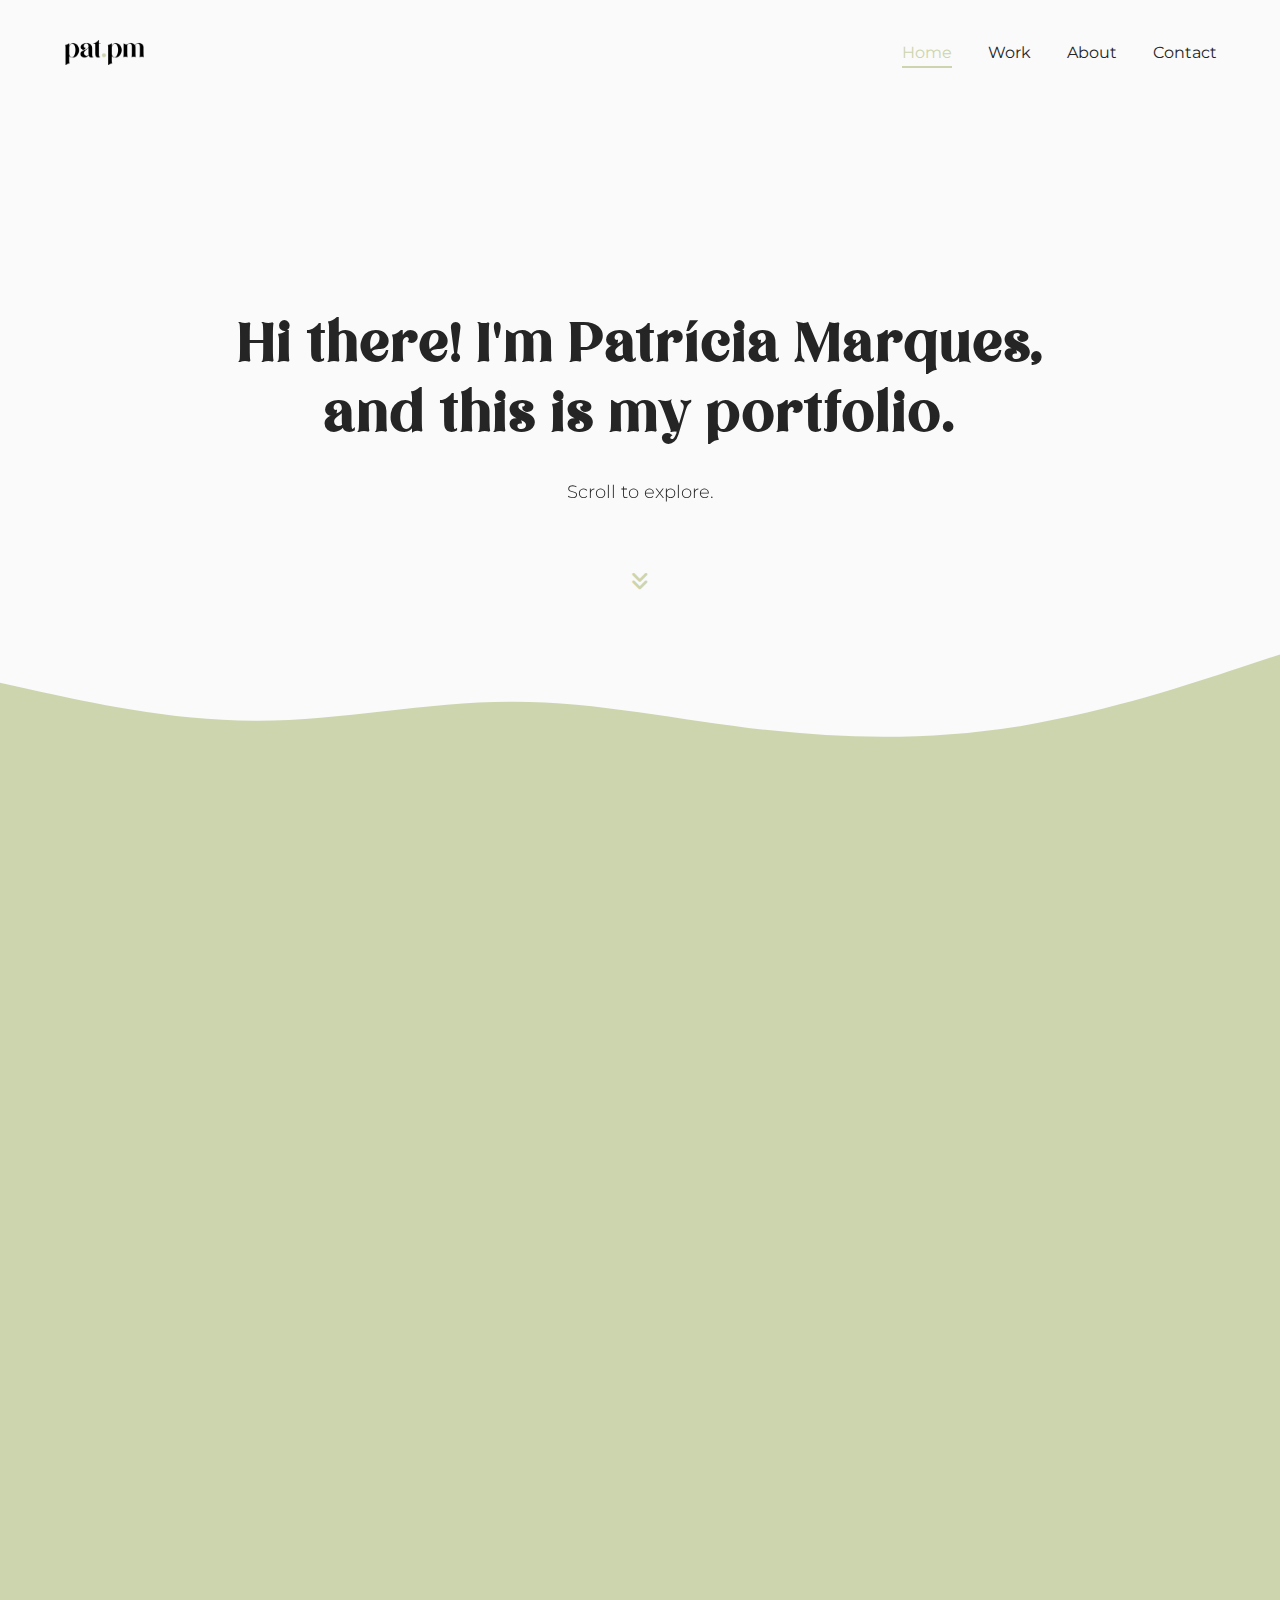
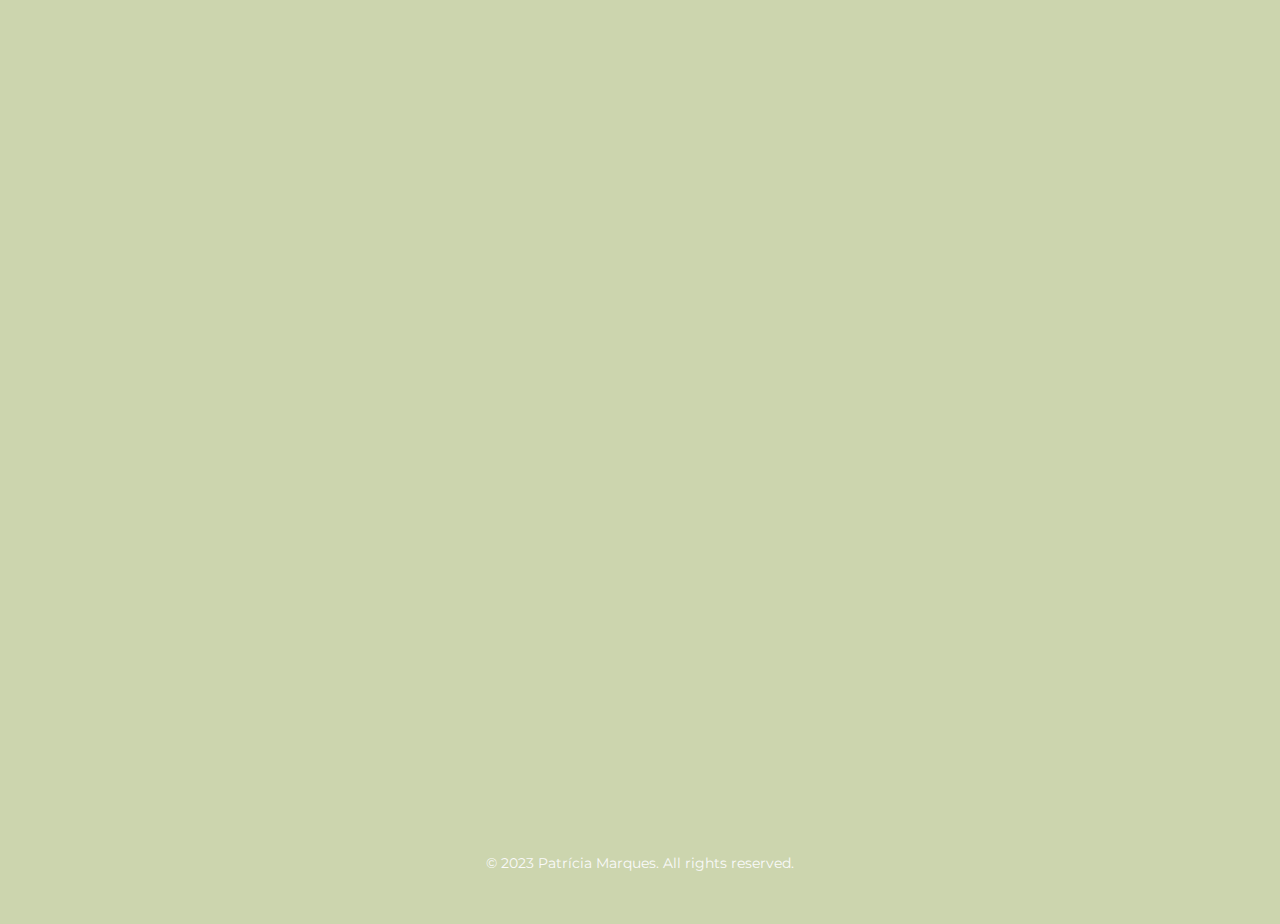
==== index.html @ a4530643 "Add files via upload" ====
<!DOCTYPE html>
<html lang="en">
  <head>
    <meta charset="UTF-8" />
    <meta http-equiv="X-UA-Compatible" content="IE=edge" />
    <meta name="viewport" content="width=device-width, initial-scale=1.0" />
    <title>Home • Patrícia Marques</title>

    <link rel="icon" type="image/x-icon" href="favicon.ico" />
    <link rel="stylesheet" href="style/main.css" />
    <link href="https://unpkg.com/aos@2.3.1/dist/aos.css" rel="stylesheet" />
    <script src="https://unpkg.com/aos@2.3.1/dist/aos.js"></script>
  </head>

  <body>
    <header class="envelope" id="header">
      <div class="nav-container">
        <a href="index.html"
          ><img class="navbar-brand" src="assets/logo.png" alt="logo"
        /></a>

        <nav id="mbmenu" class="nav">
          <ul>
            <li><a class="active" href="index.html">Home</a></li>
            <li><a href="work.html">Work</a></li>
            <li><a href="about.html">About</a></li>
            <li><a href="contact.html">Contact</a></li>
          </ul>
        </nav>
      </div>

      <button class="mobile-menu-button" title="Mobile menu">
        <i class="fa-solid fa-burger"></i>
      </button>

      <div class="container">
        <div class="intro" data-aos="zoom-in">
          <h1>
            Hi there! I'm Patrícia Marques, <br />and this is my portfolio.
          </h1>
          <h2>Scroll to explore.</h2>
        </div>
        <div class="scroll">
          <a href="#recent"><i class="button fa-solid fa-angles-down"></i></a>
        </div>
      </div>
      <div class="wave">
        <img class="waves" src="assets/wave.svg" />
      </div>
    </header>

    <div class="containerx" id="recent">
      <h1 data-aos="fade-right">Recent Work</h1>
      <div class="card" data-aos="fade-right">
        <div class="card-image">
          <img src="assets/sintasaude/sintasaude.png" alt="pic" />
        </div>

        <div class="card-content">
          <h2 class="blog-title">Sinta Saúde</h2>
          <p class="excerpt">
            Designing a mobile app for a local doctor's office.
          </p>
          <a href="sintasaude.html" class="buttonx">Read more</a>
        </div>
      </div>
      <div class="card" data-aos="fade-right">
        <div class="card-image">
          <img src="assets/padotar/teste.png" alt="pic" />
        </div>

        <div class="card-content">
          <h2 class="blog-title">Padotar</h2>
          <p class="excerpt">
            Helping people find the perfect pet and related educational and
            informative content.
          </p>
          <a href="padotar.html" class="buttonx">Read more</a>
        </div>
      </div>
      <div class="card" data-aos="fade-right">
        <div class="card-image">
          <img src="assets/inclue/inclue.png" alt="pic" />
        </div>

        <div class="card-content">
          <h2 class="blog-title">Inclue</h2>
          <p class="excerpt">
            What is it like to live with a disability that makes it difficult to
            access digital content?
          </p>
          <a href="inclue.html" class="buttonx">Read more</a>
        </div>
      </div>
    </div>

    <footer class="footer">
      <p>&copy; 2023 Patrícia Marques. All rights reserved.</p>
    </footer>

    <script>
      AOS.init();
    </script>

    <script>
      const nav = document.querySelector(".nav");
      const mobileMenu = document.querySelector("button.mobile-menu-button");

      mobileMenu.addEventListener("click", () => {
        nav.classList.toggle("show");

        if (nav.classList.contains("show")) {
          document.body.classList.add("fixed-position");
        } else {
          document.body.classList.remove("fixed-position");
        }
      });
    </script>
  </body>
</html>
---- style/main.css ----
@import url("https://cdnjs.cloudflare.com/ajax/libs/font-awesome/6.1.1/css/all.min.css");
@import url("https://fonts.googleapis.com/css2?family=Montserrat:wght@100;200;300;400;500;600;700;800;900&display=swap");
@font-face {
  font-family: "million_dreamsregular";
  src: url("fonts/million_dreams_regular-webfont.woff2") format("woff2"),
    url("fonts/million_dreams_regular-webfont.woff") format("woff");
  font-weight: normal;
  font-style: normal;
}

* {
  margin: 0;
  padding: 0;
  box-sizing: border-box;
}

html {
  line-height: 1.15;
  scroll-behavior: smooth;
}

body {
  color: #252525;
  font: 15px "Montserrat", sans-serif;
  line-height: 25px;
  background-color: #ccd5ae;
}

.mobile-menu-button {
  display: none;
  color: #252525;
}

.nav-container .navbar-brand {
  height: 25px;
  position: absolute;
  margin-top: 22px;
  display: block;
}

.nav-container {
  position: relative;
  display: block;
  width: auto;
  height: 108px;
  padding: 18px 45px 18px 65px;
  z-index: 100;
  transition: all 0.5s;
  font-size: 16px;
  line-height: 20px;
  font-weight: 400;
  background-color: transparent;
}

.nav {
  margin-top: 10px;
  float: right;
  display: flex;
}

.nav a {
  border-radius: 50px;
  display: inline-block;
  transition: all 0.3s;
  padding: 15px 18px;
  text-decoration: none;
  color: #252525;
  font-weight: 400;
  position: relative;
}

.nav ul {
  display: flex;
  list-style: none;
}

.nav a:hover {
  color: #ccd5ae;
}

.nav a.active {
  color: #ccd5ae;
  text-decoration: underline 2px;
  text-underline-offset: 8px;
}

.nav a::before {
  content: "";
  width: 0;
  height: 2px;
  display: block;
  position: absolute;
  bottom: 0px;
  margin-bottom: 10px;
  left: 0;
  transition: all 0.25s ease-out;
  background-color: #ccd5ae;
}

.nav a:hover::before {
  width: 60%;
  transform: translateX(34%);
}

header.envelope {
  width: auto;
  height: auto;
  background: #fafafa;
}

header .container {
  padding-top: 120px;
  display: flex;
  justify-content: center;
  flex-direction: column;
}

header .intro {
  margin-left: 15%;
  margin-right: 15%;
}

header .intro h1 {
  font-size: 60px;
  line-height: 70px;
  margin-top: 5rem;
  margin-bottom: 2rem;
  text-align: center;
  letter-spacing: 2px;
  font-family: "million_dreamsregular";
}

header .intro h2 {
  font-size: 18px;
  line-height: 24px;
  margin-bottom: 2rem;
  text-align: center;
  font-weight: 300;
}

.scroll {
  margin: auto;
}

.scroll a {
  text-decoration: none;
}

.button {
  height: 50px;
  width: 50px;
  color: #ccd5ae;
  transition: ease-in 0.5s;
  font-size: 20px;
  border-radius: 50%;
  background: transparent;
  display: flex;
  justify-content: center;
  align-items: center;
  margin-top: 20px;
}

.button:hover {
  background: #ccd5ae;
  color: #fafafa;
}

.wave {
  margin: 0px;
  width: 100%;
  height: 100%;
  display: block;
  margin-top: 20px;
}

.waves {
  margin-bottom: -7px;
}

.containerx {
  width: 70%;
  margin: 2rem auto;
}

.containerx h1 {
  margin-bottom: 3rem;
  font-family: "million_dreamsregular";
  font-size: 45px;
}

.card {
  background-color: #fafafa;
  box-shadow: -5px -5px 9px rgba(94, 104, 121, 0.1),
    5px 5px 9px rgba(94, 104, 121, 0.1);
  overflow: hidden;
  margin-bottom: 3rem;
  border-radius: 20px;
}

.card-image {
  height: 20rem;
  overflow: hidden;
}

.card-image img {
  width: 100%;
  height: 100%;
  display: block;
  object-fit: contain;
}

.card-content {
  padding: 2rem 2rem 2rem 2rem;
}

.card-content p {
  margin-top: 1.2rem;
}

.card-content h2 {
  font-family: "million_dreamsregular";
  font-size: 35px;
}

.buttonx {
  margin-top: 2rem;
  padding: 1rem 4rem;
  display: inline-block;
  color: #ccd5ae;
  border-radius: 50px;
  border: 2px solid #ccd5ae;
  text-decoration: none;
  font-weight: 600;
  text-align: center;
  transition: ease-in-out 0.3s;
}

.buttonx:hover {
  background-color: #ccd5ae;
  color: #fcfcfc;
}

.footer {
  color: #fafafa;
  width: 100%;
  text-align: center;
  position: relative;
  top: 60px;
  padding-bottom: 3rem;
  font-size: 14px;
  margin-top: 5rem;
}

@media only screen and (max-width: 768px) {
  .mobile-menu-button {
    display: block;
    position: absolute;
    right: 2.5rem;
    top: 2.3rem;
    background: none;
    border: none;
    font-size: 24px;
    z-index: 100;
    cursor: pointer;
  }

  .nav {
    background: #d5deb6;
    display: none;
    justify-content: center;
    position: fixed;
    width: 100%;
    height: 100%;
    left: 0;
    z-index: 1;
    float: none;
    margin-top: 0;
  }

  .nav.show {
    display: flex;
    top: 0;
  }

  .fixed-position {
    position: fixed;
  }

  .nav a.active {
    color: #fff;
  }

  .nav a:hover {
    color: #fff;
  }

  .nav a::before {
    background-color: #fff;
  }

  .nav ul {
    margin-top: 0;
    justify-content: center;
    align-items: center;
    flex-direction: column;
    gap: 20px;
  }

  .nav ul li a {
    font-size: 22px;
    margin-top: 10px;
  }
}

@media screen and (min-width: 780px) {
  .card {
    display: flex;
    height: 25rem;
    overflow: hidden;
  }

  .card-image {
    height: auto;
    flex: 1.5;
    margin-left: 1.5rem;
    margin-top: 1rem;
  }

  .card-content {
    flex: 1.5;
    display: flex;
    flex-direction: column;
    justify-content: center;
    margin-right: 1.5rem;
  }
}
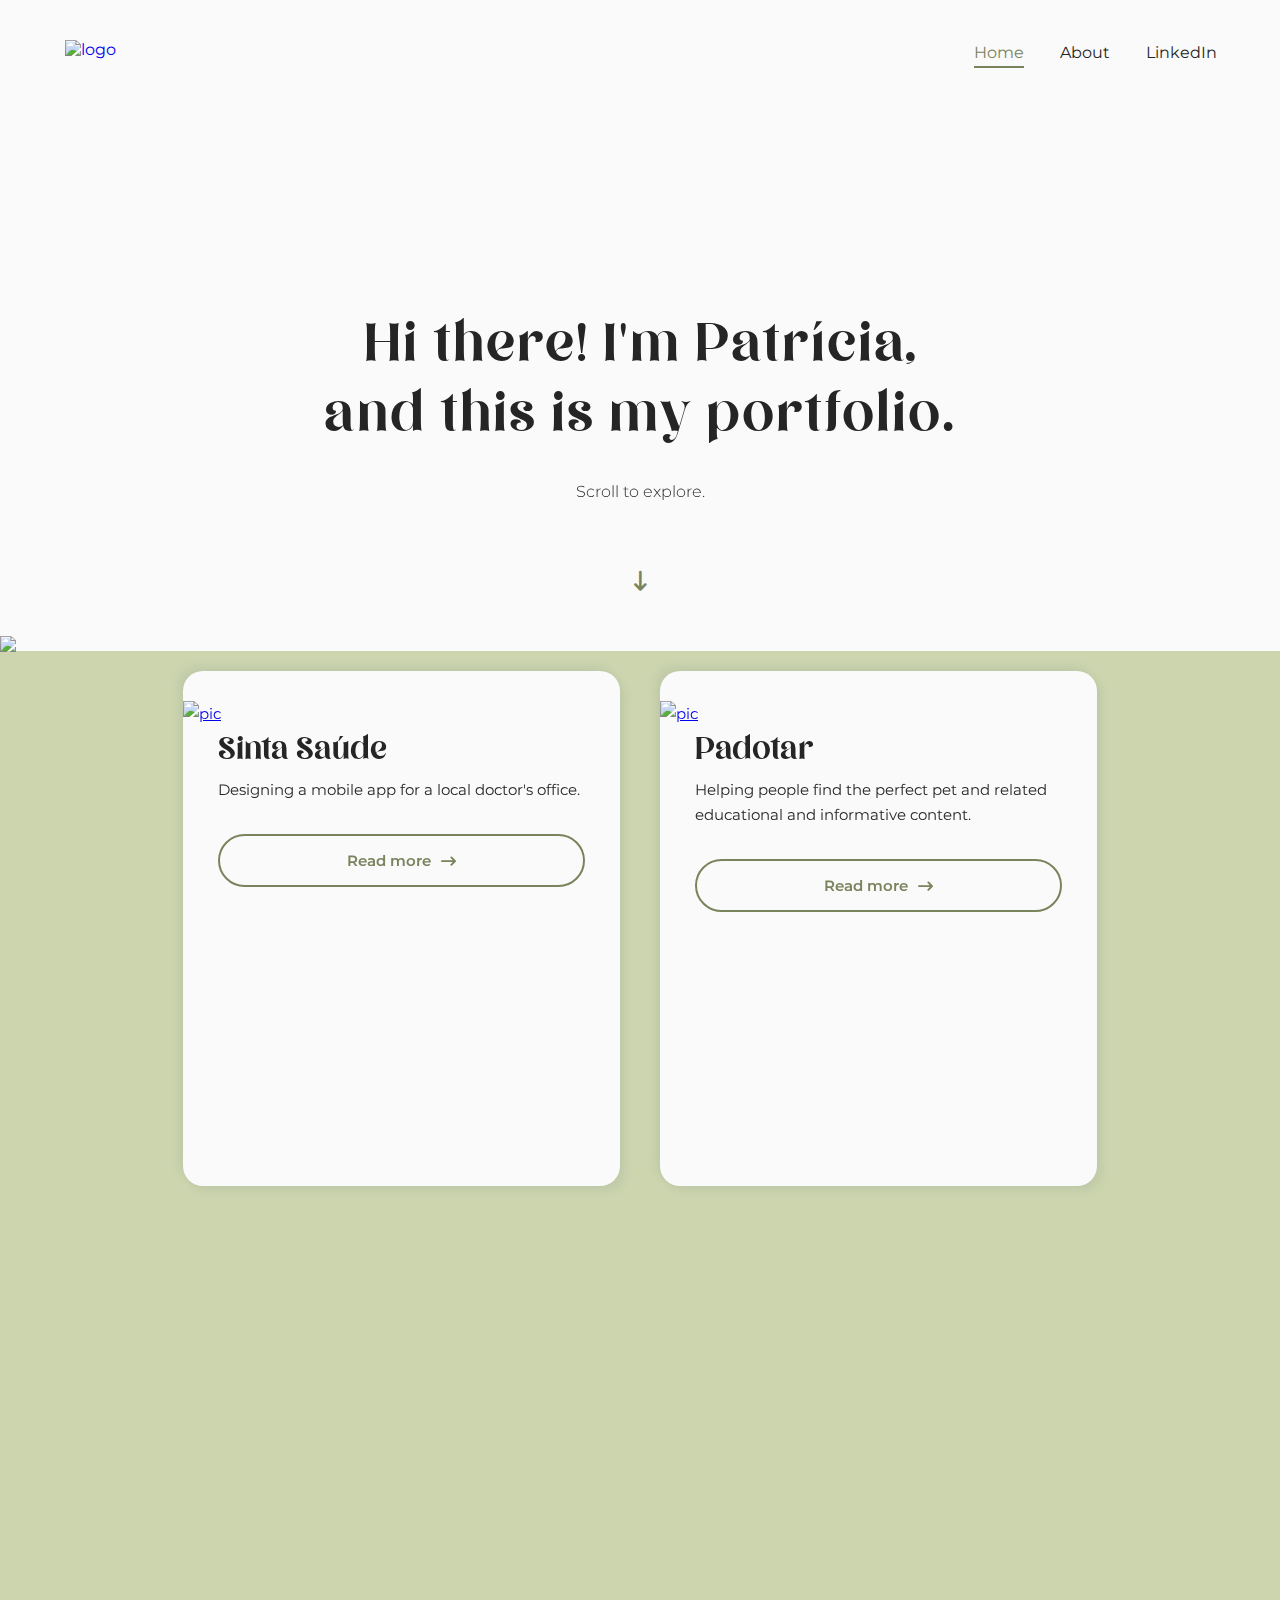
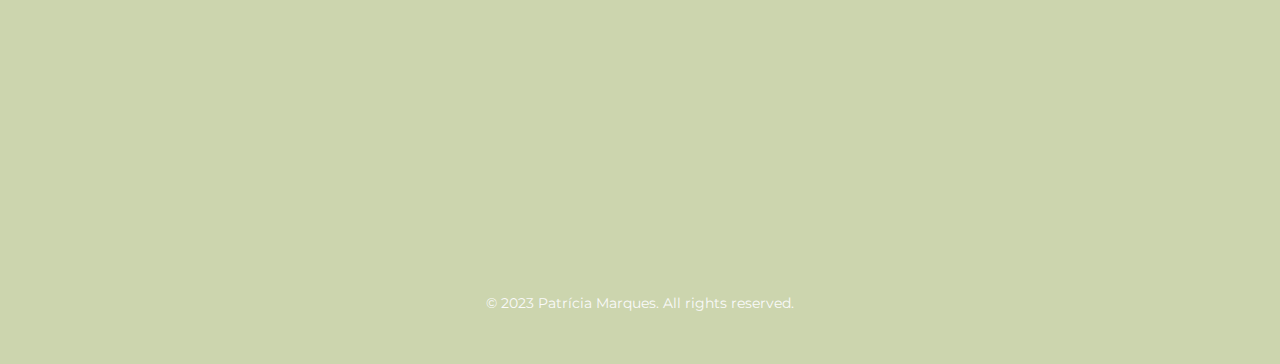
==== commit b7b70aef: "Add files via upload" ====
--- a/index.html
+++ b/index.html
@@ -22,9 +22,16 @@
         <nav id="mbmenu" class="nav">
           <ul>
             <li><a class="active" href="index.html">Home</a></li>
-            <li><a href="work.html">Work</a></li>
             <li><a href="about.html">About</a></li>
-            <li><a href="contact.html">Contact</a></li>
+            <li>
+              <a
+                href="https://www.linkedin.com/in/patpm
+
+              "
+                target="_blank"
+                >LinkedIn</a
+              >
+            </li>
           </ul>
         </nav>
       </div>
@@ -35,13 +42,13 @@
 
       <div class="container">
         <div class="intro" data-aos="zoom-in">
-          <h1>
-            Hi there! I'm Patrícia Marques, <br />and this is my portfolio.
-          </h1>
+          <h1>Hi there! I'm Patrícia, <br />and this is my portfolio.</h1>
           <h2>Scroll to explore.</h2>
         </div>
         <div class="scroll">
-          <a href="#recent"><i class="button fa-solid fa-angles-down"></i></a>
+          <a href="#recent"
+            ><i class="button fa-solid fa-arrow-down-long"></i
+          ></a>
         </div>
       </div>
       <div class="wave">
@@ -50,46 +57,71 @@
     </header>
 
     <div class="containerx" id="recent">
-      <h1 data-aos="fade-right">Recent Work</h1>
-      <div class="card" data-aos="fade-right">
-        <div class="card-image">
-          <img src="assets/sintasaude/sintasaude.png" alt="pic" />
-        </div>
-
+      <div class="card" data-aos="zoom-in">
+        <a href="sintasaude.html"
+          ><img
+            class="card-image"
+            src="assets/sintasaude/sintasaude.png"
+            alt="pic"
+        /></a>
         <div class="card-content">
           <h2 class="blog-title">Sinta Saúde</h2>
           <p class="excerpt">
             Designing a mobile app for a local doctor's office.
           </p>
-          <a href="sintasaude.html" class="buttonx">Read more</a>
+          <a href="sintasaude.html" class="buttonx"
+            >Read more<i class="button1 fa-solid fa-arrow-right-long"></i
+          ></a>
         </div>
       </div>
-      <div class="card" data-aos="fade-right">
-        <div class="card-image">
-          <img src="assets/padotar/teste.png" alt="pic" />
-        </div>
 
+      <div class="card" data-aos="zoom-in">
+        <a href="padotar.html"
+          ><img class="card-image" src="assets/padotar/teste.png" alt="pic" />
+        </a>
         <div class="card-content">
           <h2 class="blog-title">Padotar</h2>
           <p class="excerpt">
             Helping people find the perfect pet and related educational and
             informative content.
           </p>
-          <a href="padotar.html" class="buttonx">Read more</a>
+          <a href="padotar.html" class="buttonx"
+            >Read more<i class="button1 fa-solid fa-arrow-right-long"></i
+          ></a>
         </div>
       </div>
-      <div class="card" data-aos="fade-right">
-        <div class="card-image">
-          <img src="assets/inclue/inclue.png" alt="pic" />
-        </div>
 
+      <div class="card" data-aos="zoom-in">
+        <a href="inclue.html"
+          ><img class="card-image" src="assets/inclue/inclue.png" alt="pic" />
+        </a>
         <div class="card-content">
           <h2 class="blog-title">Inclue</h2>
           <p class="excerpt">
             What is it like to live with a disability that makes it difficult to
             access digital content?
           </p>
-          <a href="inclue.html" class="buttonx">Read more</a>
+          <a href="inclue.html" class="buttonx"
+            >Read more<i class="button1 fa-solid fa-arrow-right-long"></i
+          ></a>
+        </div>
+      </div>
+
+      <div class="card" data-aos="zoom-in">
+        <a href="photoalbum.html"
+          ><img
+            class="card-image"
+            src="assets/portfolio/photoalbum.png"
+            alt="pic"
+        /></a>
+        <div class="card-content">
+          <h2 class="blog-title">Photo Album</h2>
+          <p class="excerpt">
+            A small selection of moments captured through my lens.
+          </p>
+          <a href="photoalbum.html" class="buttonx"
+            >Read more<i class="button1 fa-solid fa-arrow-right-long"></i
+          ></a>
         </div>
       </div>
     </div>
--- a/style/main.css
+++ b/style/main.css
@@ -79,7 +79,7 @@
 }
 
 .nav a.active {
-  color: #ccd5ae;
+  color: #79835c;
   text-decoration: underline 2px;
   text-underline-offset: 8px;
 }
@@ -122,6 +122,7 @@
 
 header .intro h1 {
   font-size: 60px;
+  font-weight: 400;
   line-height: 70px;
   margin-top: 5rem;
   margin-bottom: 2rem;
@@ -131,7 +132,7 @@
 }
 
 header .intro h2 {
-  font-size: 18px;
+  font-size: 16px;
   line-height: 24px;
   margin-bottom: 2rem;
   text-align: center;
@@ -149,7 +150,7 @@
 .button {
   height: 50px;
   width: 50px;
-  color: #ccd5ae;
+  color: #79835c;
   transition: ease-in 0.5s;
   font-size: 20px;
   border-radius: 50%;
@@ -165,6 +166,26 @@
   color: #fafafa;
 }
 
+.button::before {
+  animation: 2s bounce infinite;
+}
+
+@keyframes bounce {
+  0%,
+  20%,
+  50%,
+  80%,
+  100% {
+    transform: translateY(0);
+  }
+  40% {
+    transform: translateY(-15px);
+  }
+  60% {
+    transform: translateY(-5px);
+  }
+}
+
 .wave {
   margin: 0px;
   width: 100%;
@@ -178,57 +199,71 @@
 }
 
 .containerx {
-  width: 70%;
-  margin: 2rem auto;
-}
-
-.containerx h1 {
-  margin-bottom: 3rem;
-  font-family: "million_dreamsregular";
-  font-size: 45px;
+  width: 75%;
+  margin: 0 auto;
+  display: flex;
+  flex-wrap: wrap;
+  justify-content: center;
 }
 
 .card {
+  flex-basis: calc(50% - 40px);
   background-color: #fafafa;
   box-shadow: -5px -5px 9px rgba(94, 104, 121, 0.1),
     5px 5px 9px rgba(94, 104, 121, 0.1);
   overflow: hidden;
-  margin-bottom: 3rem;
+  margin: 20px;
   border-radius: 20px;
-}
-
-.card-image {
-  height: 20rem;
-  overflow: hidden;
-}
-
-.card-image img {
+  min-width: 350px;
+  max-width: 437px;
+  height: 515px;
+  flex-grow: 0;
+  box-sizing: border-box;
+  flex-direction: column;
+}
+
+.card img {
   width: 100%;
-  height: 100%;
-  display: block;
+  height: 55%;
   object-fit: contain;
+  margin: 0;
+  padding-top: 30px;
+}
+
+.card img:hover {
+  transform: scale(1.05);
+  animation-duration: 2s;
 }
 
 .card-content {
-  padding: 2rem 2rem 2rem 2rem;
+  padding: 10px 35px 35px 35px;
+  margin: 0;
 }
 
 .card-content p {
-  margin-top: 1.2rem;
+  margin-top: 1rem;
 }
 
 .card-content h2 {
   font-family: "million_dreamsregular";
   font-size: 35px;
+  font-weight: 400;
+}
+
+.button1 {
+  margin-left: 10px;
+  vertical-align: middle;
+  margin-top: -2px;
 }
 
 .buttonx {
   margin-top: 2rem;
-  padding: 1rem 4rem;
+  padding: 12px 40px;
+  width: 100%;
   display: inline-block;
-  color: #ccd5ae;
+  color: #79835c;
   border-radius: 50px;
-  border: 2px solid #ccd5ae;
+  border: 2px solid #79835c;
   text-decoration: none;
   font-weight: 600;
   text-align: center;
@@ -236,8 +271,9 @@
 }
 
 .buttonx:hover {
-  background-color: #ccd5ae;
+  background-color: #79835c;
   color: #fcfcfc;
+  border: 2px solid #79835c;
 }
 
 .footer {
@@ -245,13 +281,29 @@
   width: 100%;
   text-align: center;
   position: relative;
-  top: 60px;
+  float: inline-end;
+  top: 50px;
   padding-bottom: 3rem;
   font-size: 14px;
   margin-top: 5rem;
 }
 
-@media only screen and (max-width: 768px) {
+@media screen and (min-width: 1024px) {
+  .waves {
+    margin-bottom: -8px;
+  }
+}
+
+@media screen and (max-width: 768px) {
+  .nav a::before {
+    margin-bottom: 8px;
+  }
+
+  .nav a:hover::before {
+    width: 70%;
+    transform: translateX(22%);
+  }
+
   .mobile-menu-button {
     display: block;
     position: absolute;
@@ -266,15 +318,17 @@
 
   .nav {
     background: #d5deb6;
-    display: none;
+    display: flex;
     justify-content: center;
     position: fixed;
     width: 100%;
     height: 100%;
     left: 0;
+    top: -100%;
     z-index: 1;
     float: none;
     margin-top: 0;
+    transition: top 0.5s ease-in;
   }
 
   .nav.show {
@@ -310,27 +364,107 @@
     font-size: 22px;
     margin-top: 10px;
   }
-}
-
-@media screen and (min-width: 780px) {
+
+  .nav-container {
+    padding-left: 45px;
+  }
+
+  .containerx {
+    width: 90%;
+    align-items: center;
+  }
   .card {
-    display: flex;
-    height: 25rem;
-    overflow: hidden;
+    flex-basis: 100%;
+    max-width: 80% !important;
+    margin: 20px 10px !important;
   }
 
   .card-image {
-    height: auto;
-    flex: 1.5;
-    margin-left: 1.5rem;
+    margin-top: 2rem;
+    padding-left: 1rem;
+    padding-right: 1rem;
+  }
+
+  .footer {
+    margin-top: 35px;
+  }
+}
+
+@media screen and (max-width: 550px) {
+  .card-image {
     margin-top: 1rem;
   }
+}
+
+@media screen and (max-width: 1187px) {
+  .containerx {
+    flex-direction: column;
+    align-items: center;
+    width: 75%;
+  }
+  .card {
+    flex-basis: 100%;
+    max-width: none;
+    margin: 20px;
+  }
+}
+
+@media screen and (max-width: 480px) {
+  header .intro h1 {
+    font-size: 37px;
+    line-height: 45px;
+    margin-top: -2rem;
+    margin-bottom: 2rem;
+    letter-spacing: 1px;
+  }
+
+  .waves {
+    margin-bottom: -8px;
+  }
+
+  .buttonx {
+    width: 100%;
+  }
+
+  .card-content h2 {
+    font-size: 28px;
+  }
+
+  .card-image img {
+    padding: 0 10px 0 10px;
+  }
+
+  .containerx {
+    width: 100%;
+    align-items: center;
+  }
+
+  .card {
+    flex-basis: 100%;
+    max-width: 80%;
+  }
+
+  .containerx {
+    margin-top: 2rem;
+  }
+
+  .containerx h1 {
+    font-size: 35px;
+  }
+
+  .card-image {
+    height: 18rem;
+  }
 
   .card-content {
-    flex: 1.5;
-    display: flex;
-    flex-direction: column;
-    justify-content: center;
-    margin-right: 1.5rem;
-  }
-}
+    padding: 0 2rem 2rem 2rem;
+  }
+  .buttonx:active {
+    background-color: #79835c;
+    color: #fcfcfc;
+    border: 2px solid #79835c;
+  }
+  .footer {
+    top: 0;
+  }
+}
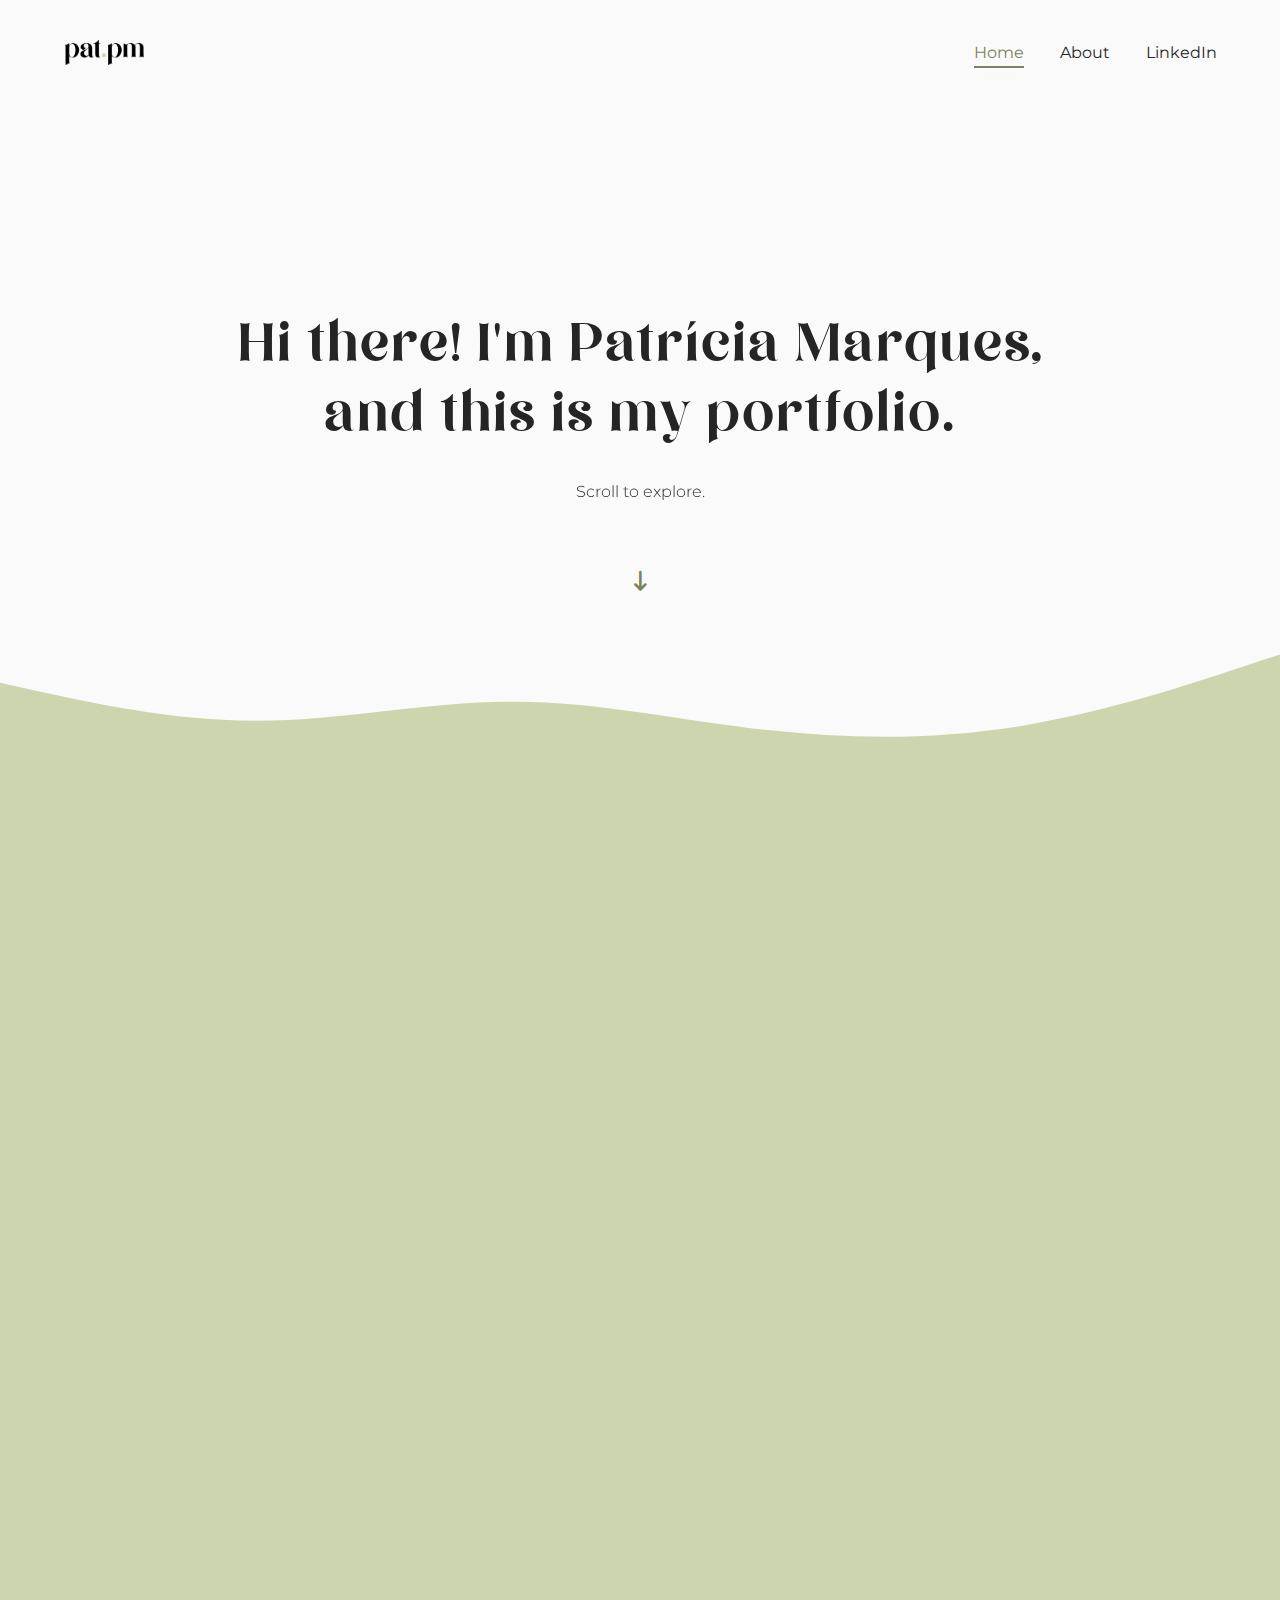
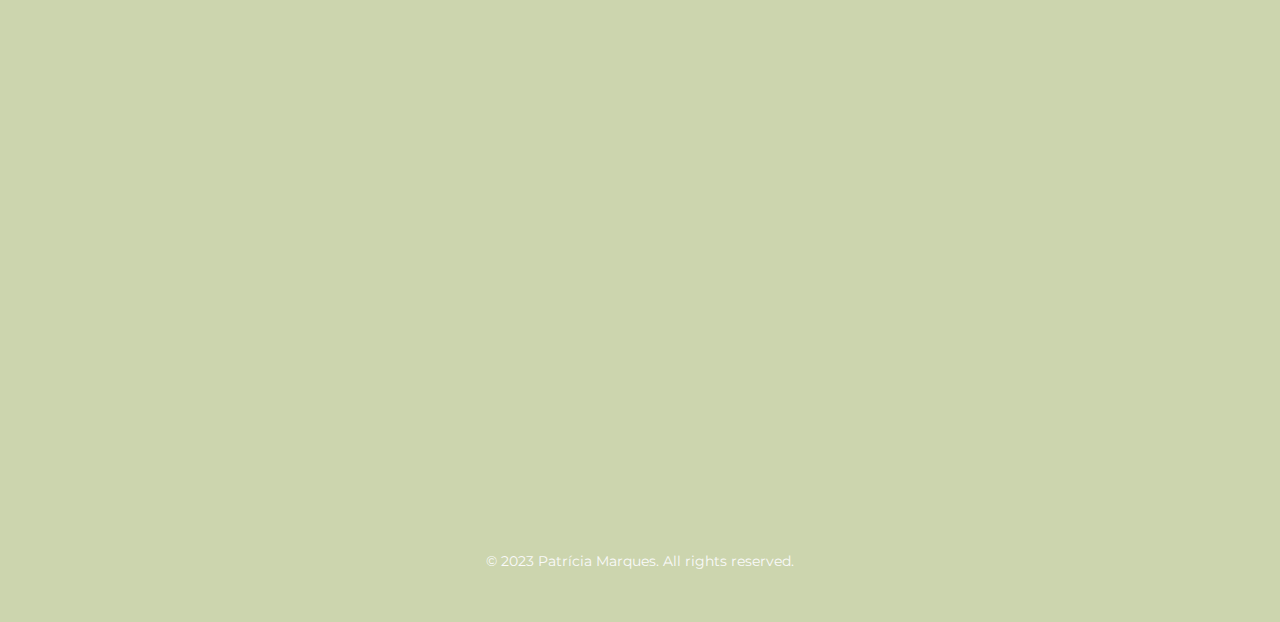
==== commit 12814b43: "Add files via upload" ====
--- a/index.html
+++ b/index.html
@@ -1,37 +1,27 @@
 <!DOCTYPE html>
 <html lang="en">
+
   <head>
-    <meta charset="UTF-8" />
-    <meta http-equiv="X-UA-Compatible" content="IE=edge" />
-    <meta name="viewport" content="width=device-width, initial-scale=1.0" />
+    <meta charset="UTF-8">
+    <meta http-equiv="X-UA-Compatible" content="IE=edge">
+    <meta name="viewport" content="width=device-width, initial-scale=1.0">
     <title>Home • Patrícia Marques</title>
 
-    <link rel="icon" type="image/x-icon" href="favicon.ico" />
-    <link rel="stylesheet" href="style/main.css" />
-    <link href="https://unpkg.com/aos@2.3.1/dist/aos.css" rel="stylesheet" />
+    <link rel="icon" type="image/x-icon" href="favicon.ico">
+    <link rel="stylesheet" href="style/main.css">
+    <link href="https://unpkg.com/aos@2.3.1/dist/aos.css" rel="stylesheet">
     <script src="https://unpkg.com/aos@2.3.1/dist/aos.js"></script>
   </head>
 
   <body>
     <header class="envelope" id="header">
       <div class="nav-container">
-        <a href="index.html"
-          ><img class="navbar-brand" src="assets/logo.png" alt="logo"
-        /></a>
-
+        <a href="index.html"><img class="navbar-brand" src="assets/logo.png" alt="logo"></a>
         <nav id="mbmenu" class="nav">
           <ul>
             <li><a class="active" href="index.html">Home</a></li>
             <li><a href="about.html">About</a></li>
-            <li>
-              <a
-                href="https://www.linkedin.com/in/patpm
-
-              "
-                target="_blank"
-                >LinkedIn</a
-              >
-            </li>
+            <li><a href="https://www.linkedin.com/in/patpm" target="_blank">LinkedIn</a></li>
           </ul>
         </nav>
       </div>
@@ -42,42 +32,35 @@
 
       <div class="container">
         <div class="intro" data-aos="zoom-in">
-          <h1>Hi there! I'm Patrícia, <br />and this is my portfolio.</h1>
+          <h1>Hi there! I'm Patrícia Marques, <br>and this is my portfolio.</h1>
           <h2>Scroll to explore.</h2>
         </div>
         <div class="scroll">
-          <a href="#recent"
-            ><i class="button fa-solid fa-arrow-down-long"></i
-          ></a>
+          <a href="#recent"><i class="button fa-solid fa-arrow-down-long"></i></a>
         </div>
       </div>
       <div class="wave">
-        <img class="waves" src="assets/wave.svg" />
+        <img class="waves" src="assets/wave.svg">
       </div>
     </header>
 
     <div class="containerx" id="recent">
       <div class="card" data-aos="zoom-in">
-        <a href="sintasaude.html"
-          ><img
-            class="card-image"
-            src="assets/sintasaude/sintasaude.png"
-            alt="pic"
-        /></a>
+        <a href="sintasaude.html">
+          <img class="card-image" src="assets/sintasaude/sintasaude.png" alt="pic">
+        </a>
         <div class="card-content">
           <h2 class="blog-title">Sinta Saúde</h2>
           <p class="excerpt">
             Designing a mobile app for a local doctor's office.
           </p>
-          <a href="sintasaude.html" class="buttonx"
-            >Read more<i class="button1 fa-solid fa-arrow-right-long"></i
-          ></a>
+          <a href="sintasaude.html" class="buttonx">Read more<i class="button1 fa-solid fa-arrow-right-long"></i></a>
         </div>
       </div>
 
       <div class="card" data-aos="zoom-in">
-        <a href="padotar.html"
-          ><img class="card-image" src="assets/padotar/teste.png" alt="pic" />
+        <a href="padotar.html">
+          <img class="card-image" src="assets/padotar/teste.png" alt="pic">
         </a>
         <div class="card-content">
           <h2 class="blog-title">Padotar</h2>
@@ -85,15 +68,13 @@
             Helping people find the perfect pet and related educational and
             informative content.
           </p>
-          <a href="padotar.html" class="buttonx"
-            >Read more<i class="button1 fa-solid fa-arrow-right-long"></i
-          ></a>
+          <a href="padotar.html" class="buttonx">Read more<i class="button1 fa-solid fa-arrow-right-long"></i></a>
         </div>
       </div>
 
       <div class="card" data-aos="zoom-in">
-        <a href="inclue.html"
-          ><img class="card-image" src="assets/inclue/inclue.png" alt="pic" />
+        <a href="inclue.html">
+          <img class="card-image" src="assets/inclue/inclue.png" alt="pic">
         </a>
         <div class="card-content">
           <h2 class="blog-title">Inclue</h2>
@@ -101,27 +82,20 @@
             What is it like to live with a disability that makes it difficult to
             access digital content?
           </p>
-          <a href="inclue.html" class="buttonx"
-            >Read more<i class="button1 fa-solid fa-arrow-right-long"></i
-          ></a>
+          <a href="inclue.html" class="buttonx">Read more<i class="button1 fa-solid fa-arrow-right-long"></i></a>
         </div>
       </div>
 
       <div class="card" data-aos="zoom-in">
-        <a href="photoalbum.html"
-          ><img
-            class="card-image"
-            src="assets/portfolio/photoalbum.png"
-            alt="pic"
-        /></a>
+        <a href="photoalbum.html">
+          <img class="card-image" src="assets/portfolio/photoalbum.png" alt="pic">
+        </a>
         <div class="card-content">
           <h2 class="blog-title">Photo Album</h2>
           <p class="excerpt">
             A small selection of moments captured through my lens.
           </p>
-          <a href="photoalbum.html" class="buttonx"
-            >Read more<i class="button1 fa-solid fa-arrow-right-long"></i
-          ></a>
+          <a href="photoalbum.html" class="buttonx">Read more<i class="button1 fa-solid fa-arrow-right-long"></i></a>
         </div>
       </div>
     </div>
@@ -148,5 +122,6 @@
         }
       });
     </script>
+    
   </body>
 </html>
--- a/style/main.css
+++ b/style/main.css
@@ -256,6 +256,24 @@
   margin-top: -2px;
 }
 
+.buttonx:hover i {
+  animation: bounce1 1s linear;
+}
+
+@keyframes bounce1 {
+  0% {
+    transform: translateX(0);
+  }
+
+  50% {
+    transform: translateX(6px);
+  }
+
+  100% {
+    transform: translateX(0);
+  }
+}
+
 .buttonx {
   margin-top: 2rem;
   padding: 12px 40px;
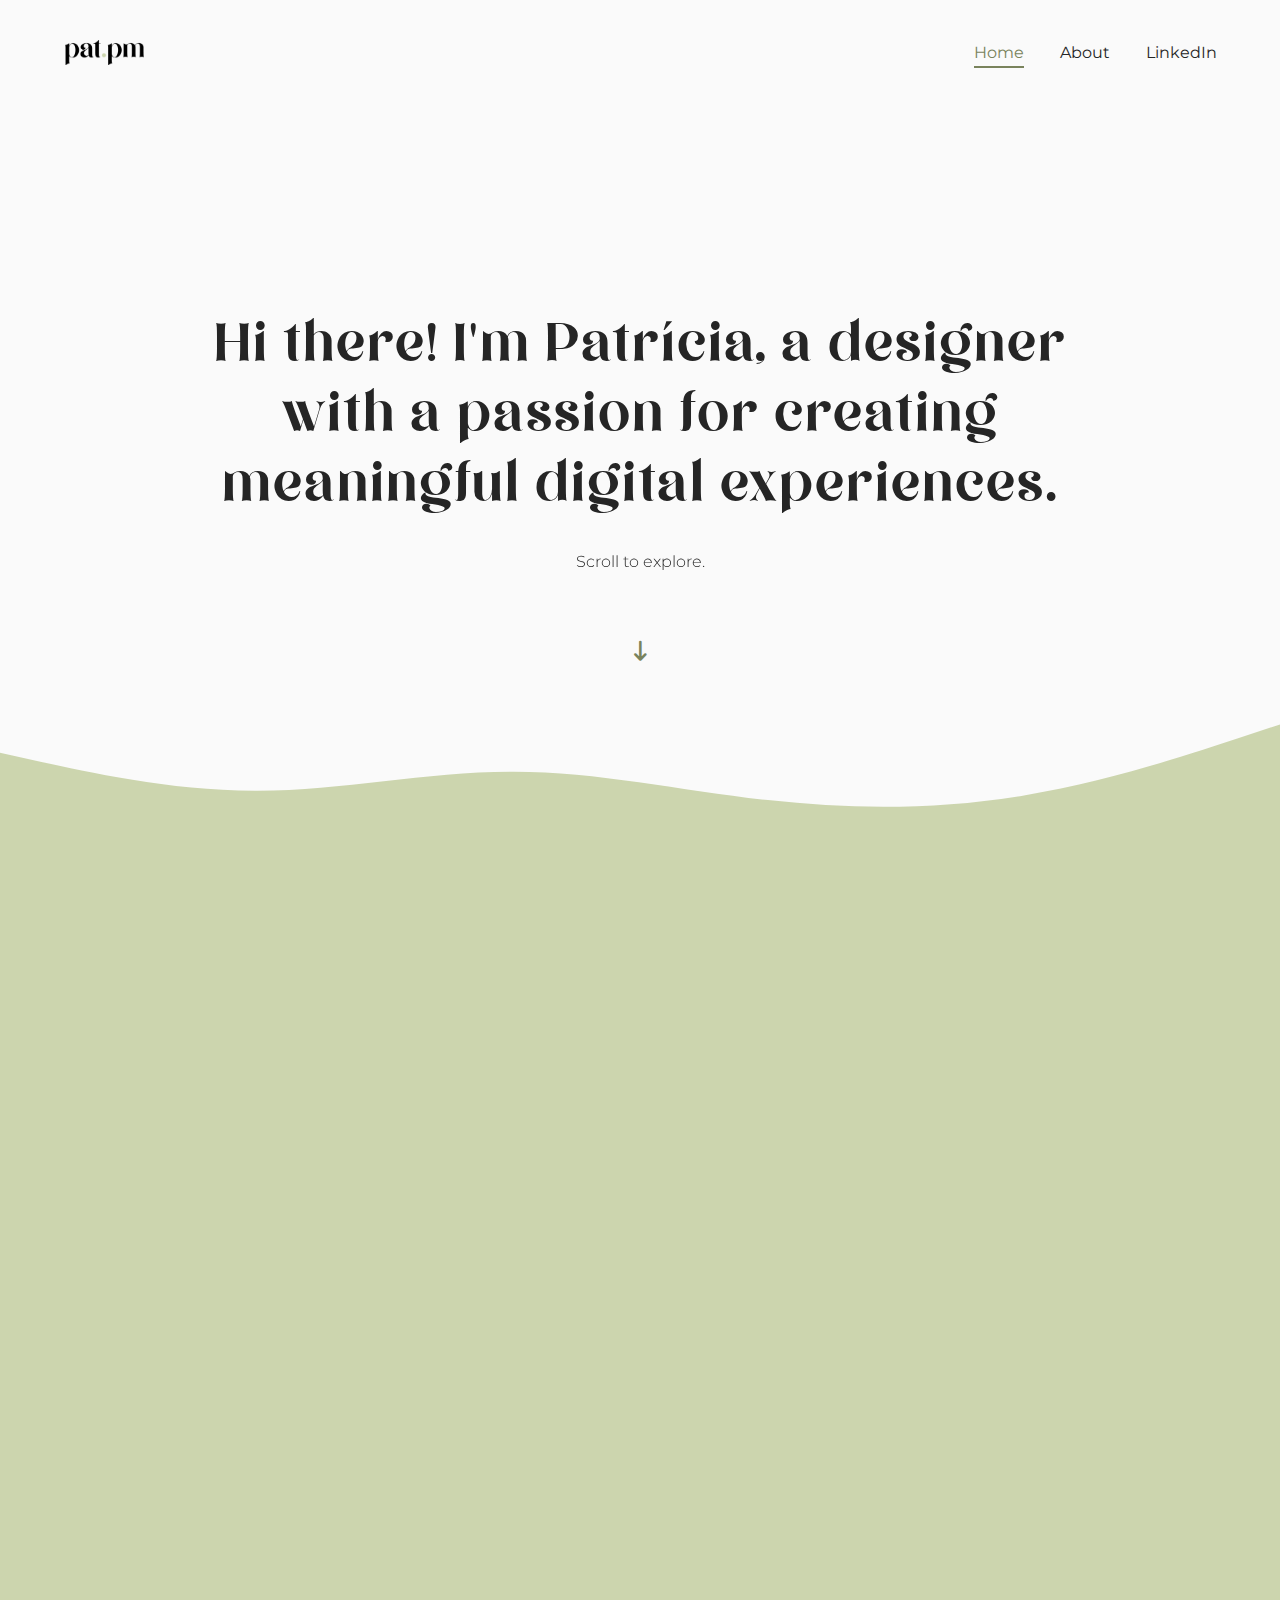
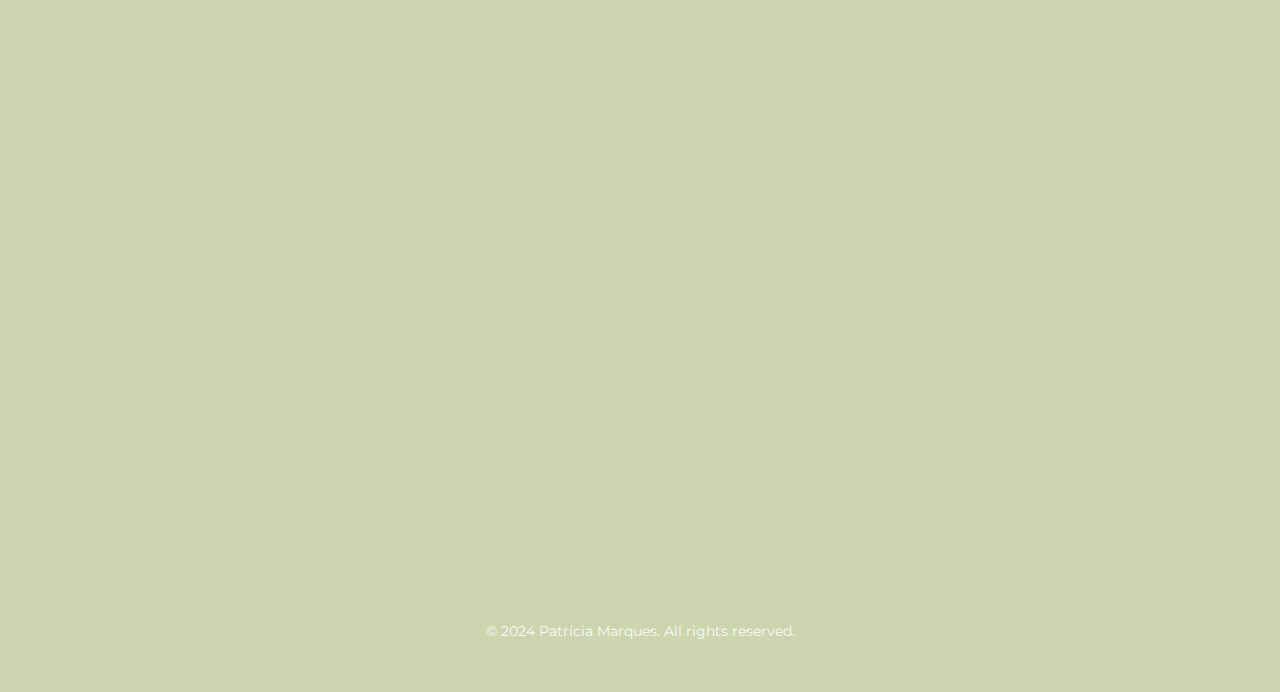
==== commit 8e048263: "Add files via upload" ====
--- a/index.html
+++ b/index.html
@@ -32,7 +32,7 @@
 
       <div class="container">
         <div class="intro" data-aos="zoom-in">
-          <h1>Hi there! I'm Patrícia Marques, <br>and this is my portfolio.</h1>
+          <h1>Hi there! I'm Patrícia, a designer with a passion for creating meaningful digital experiences.</h1>
           <h2>Scroll to explore.</h2>
         </div>
         <div class="scroll">
@@ -101,7 +101,7 @@
     </div>
 
     <footer class="footer">
-      <p>&copy; 2023 Patrícia Marques. All rights reserved.</p>
+      <p>&copy; 2024 Patrícia Marques. All rights reserved.</p>
     </footer>
 
     <script>
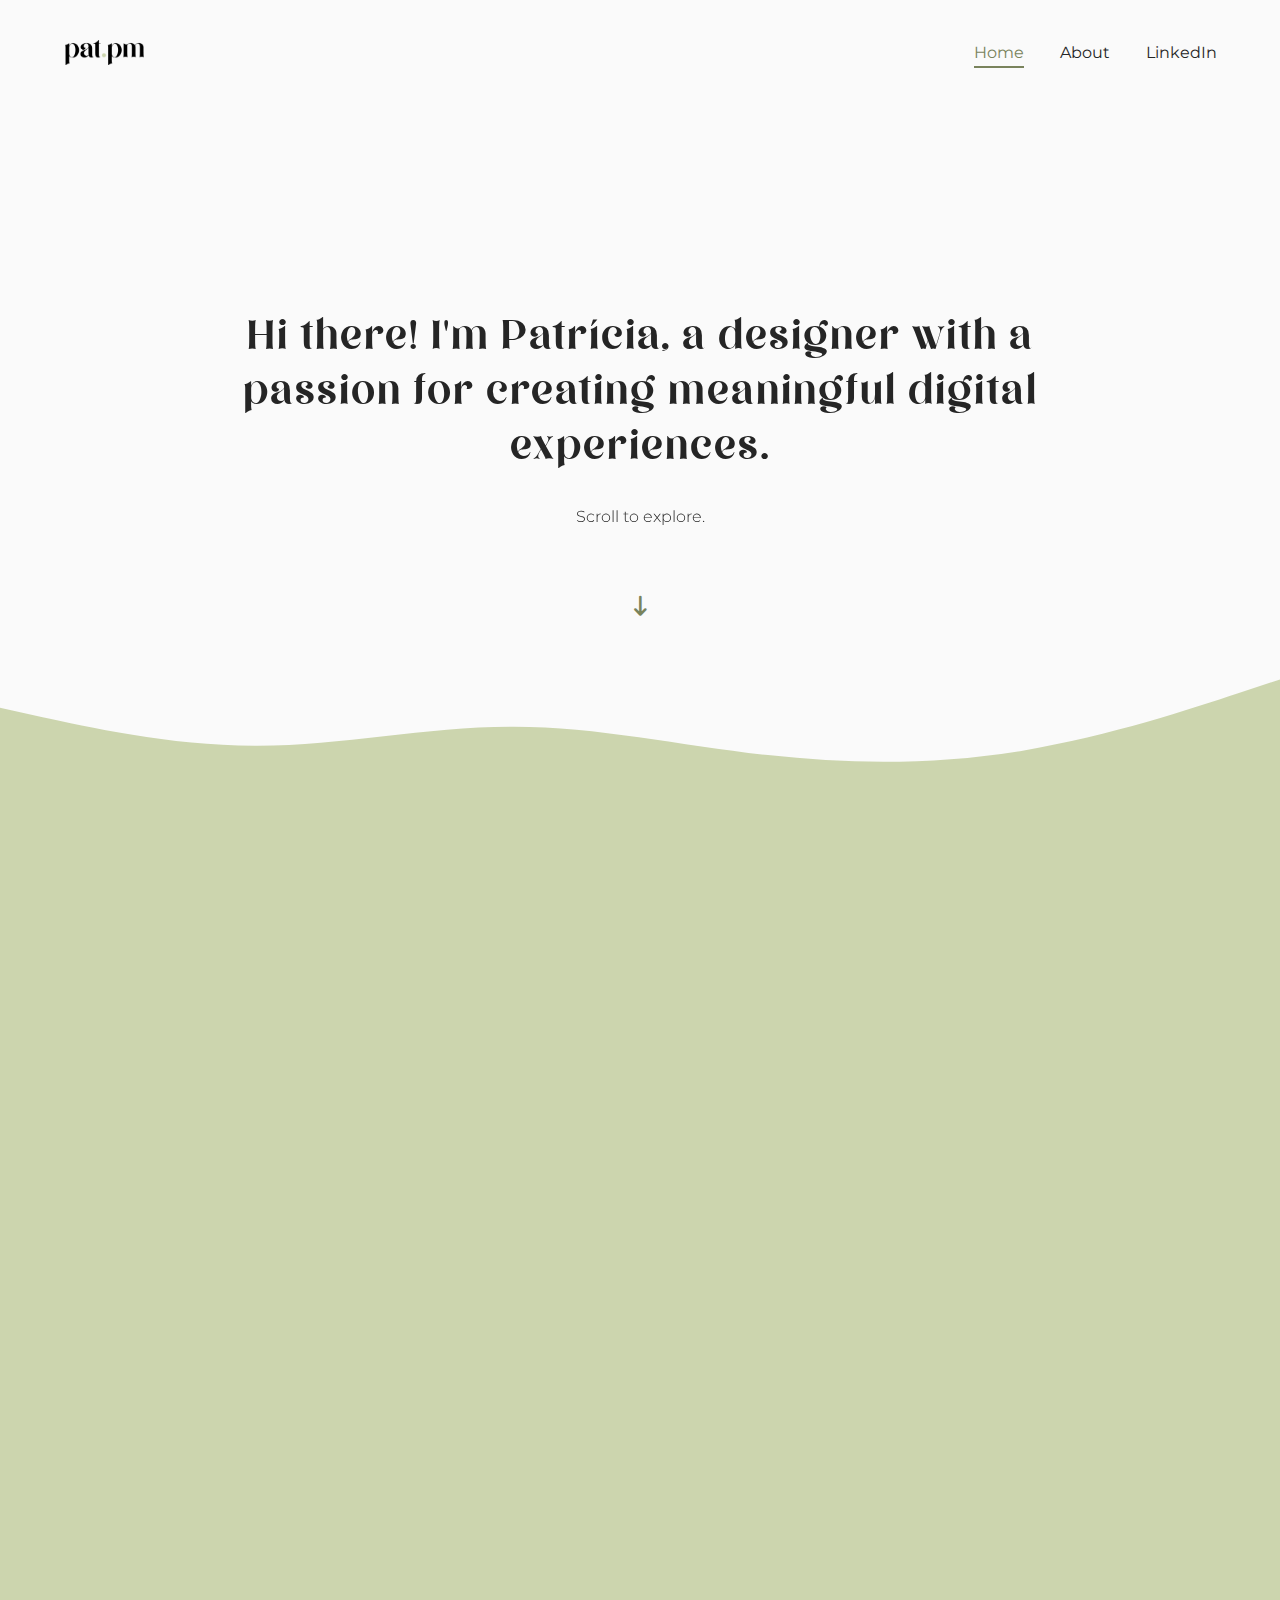
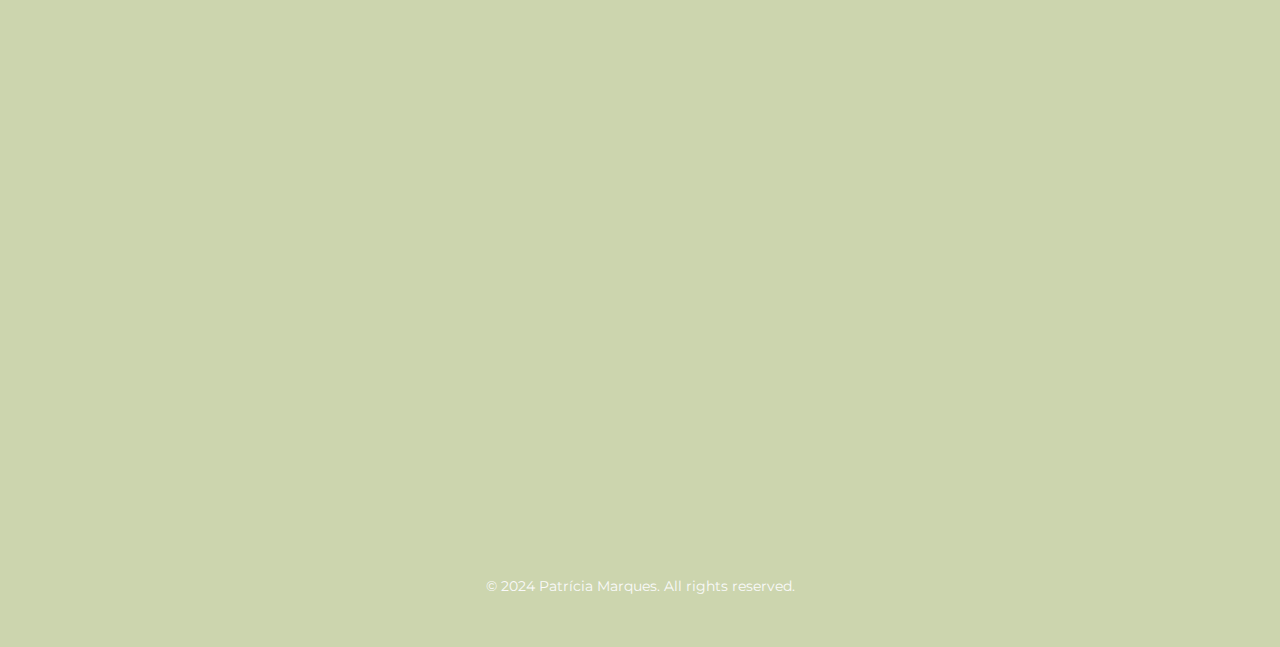
==== commit a2595595: "Update index.html" ====
--- a/index.html
+++ b/index.html
@@ -11,6 +11,16 @@
     <link rel="stylesheet" href="style/main.css">
     <link href="https://unpkg.com/aos@2.3.1/dist/aos.css" rel="stylesheet">
     <script src="https://unpkg.com/aos@2.3.1/dist/aos.js"></script>
+
+        <!-- Google tag (gtag.js) -->
+<script async src="https://www.googletagmanager.com/gtag/js?id=G-0HZQMYBZYQ"></script>
+<script>
+  window.dataLayer = window.dataLayer || [];
+  function gtag(){dataLayer.push(arguments);}
+  gtag('js', new Date());
+
+  gtag('config', 'G-0HZQMYBZYQ');
+</script>
   </head>
 
   <body>
--- a/style/main.css
+++ b/style/main.css
@@ -121,9 +121,9 @@
 }
 
 header .intro h1 {
-  font-size: 60px;
+  font-size: 45px;
   font-weight: 400;
-  line-height: 70px;
+  line-height: 55px;
   margin-top: 5rem;
   margin-bottom: 2rem;
   text-align: center;
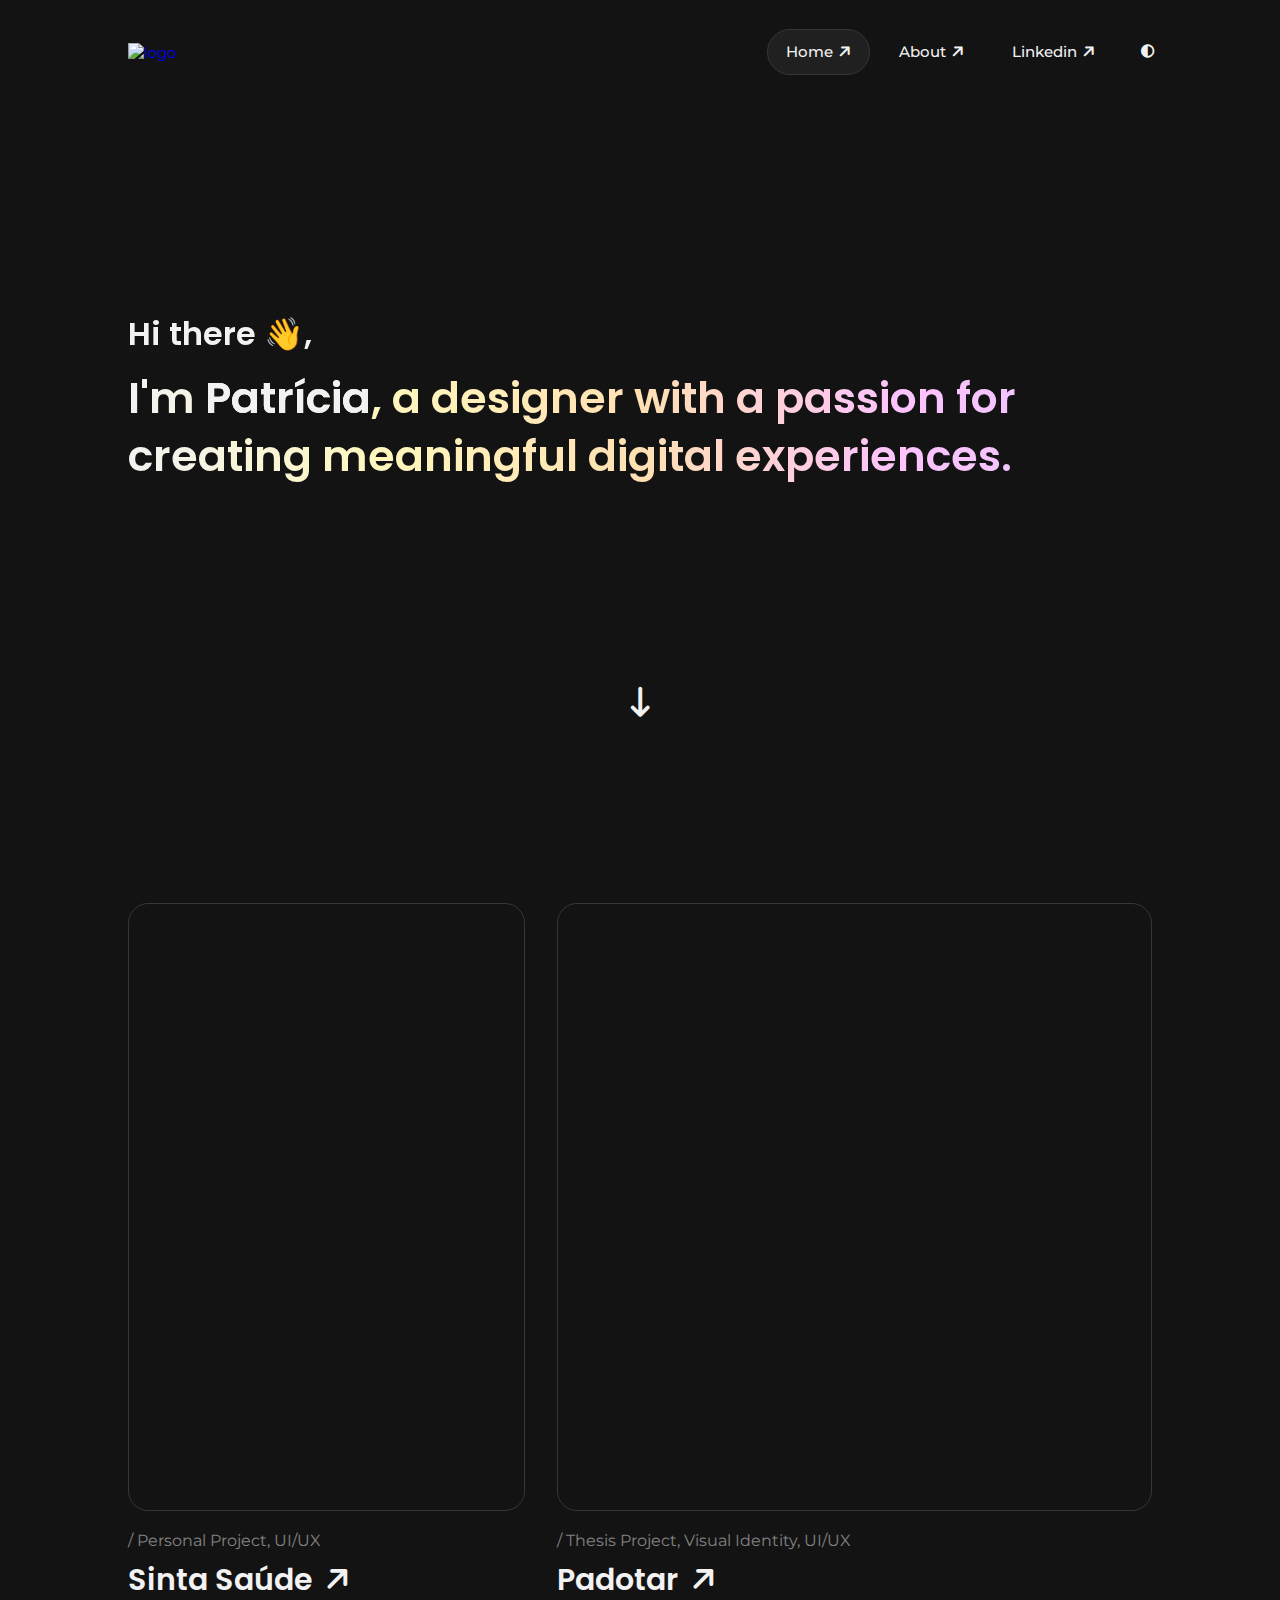
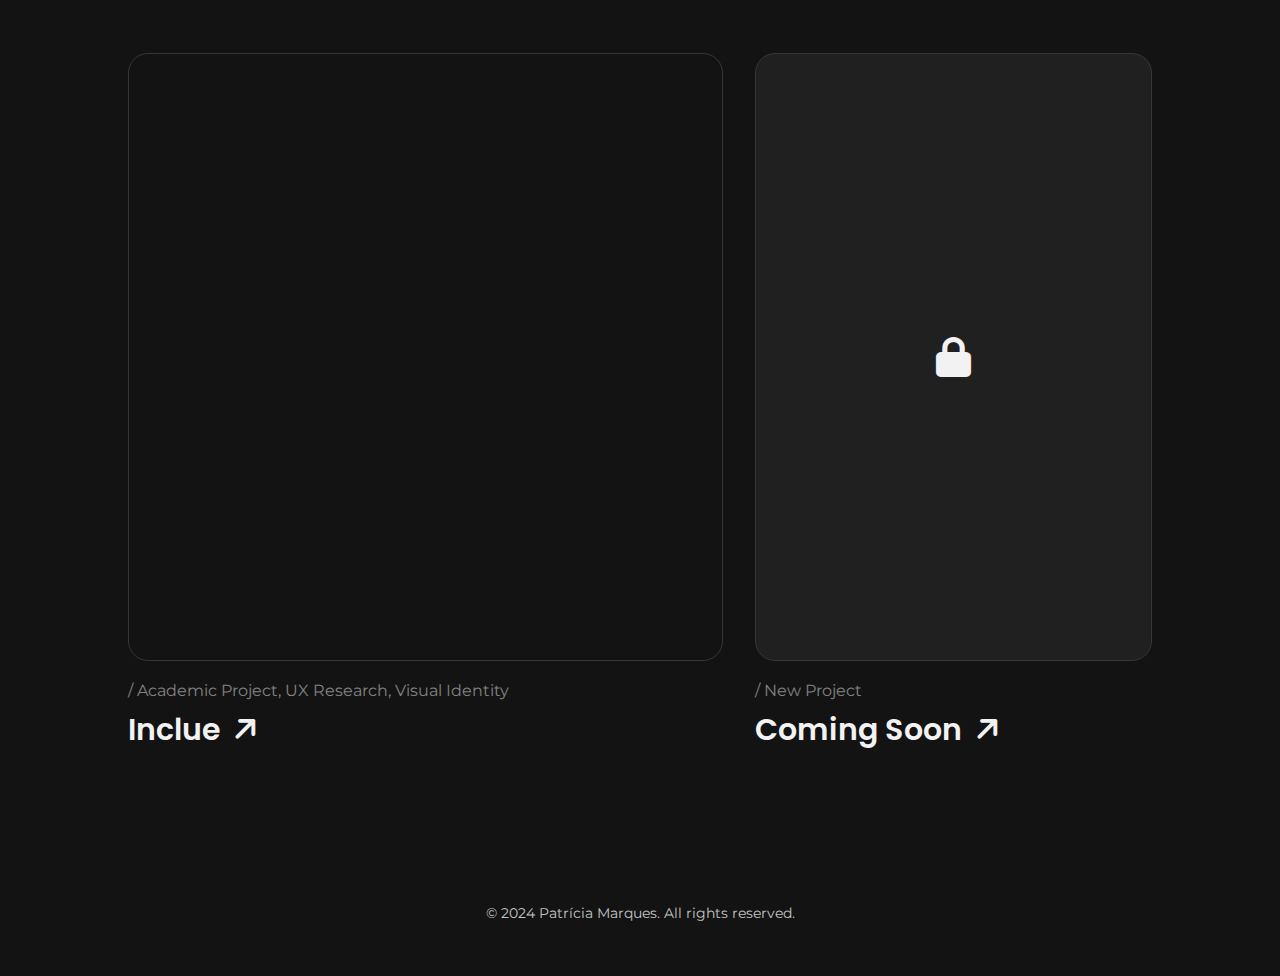
==== commit dae64a33: "Add files via upload" ====
--- a/index.html
+++ b/index.html
@@ -6,106 +6,78 @@
     <meta http-equiv="X-UA-Compatible" content="IE=edge">
     <meta name="viewport" content="width=device-width, initial-scale=1.0">
     <title>Home • Patrícia Marques</title>
-
     <link rel="icon" type="image/x-icon" href="favicon.ico">
     <link rel="stylesheet" href="style/main.css">
     <link href="https://unpkg.com/aos@2.3.1/dist/aos.css" rel="stylesheet">
     <script src="https://unpkg.com/aos@2.3.1/dist/aos.js"></script>
-
-        <!-- Google tag (gtag.js) -->
-<script async src="https://www.googletagmanager.com/gtag/js?id=G-0HZQMYBZYQ"></script>
-<script>
-  window.dataLayer = window.dataLayer || [];
-  function gtag(){dataLayer.push(arguments);}
-  gtag('js', new Date());
-
-  gtag('config', 'G-0HZQMYBZYQ');
-</script>
   </head>
 
   <body>
+
     <header class="envelope" id="header">
       <div class="nav-container">
-        <a href="index.html"><img class="navbar-brand" src="assets/logo.png" alt="logo"></a>
+        <a href="index.html">
+          <img class="navbar-brand" id="logo-light" src="assets/logo1.png" alt="logo">
+          <img class="navbar-brand" style="display: none;" id="logo-dark" src="assets/logo.png" alt="logo">
+        </a>      
         <nav id="mbmenu" class="nav">
           <ul>
-            <li><a class="active" href="index.html">Home</a></li>
-            <li><a href="about.html">About</a></li>
-            <li><a href="https://www.linkedin.com/in/patpm" target="_blank">LinkedIn</a></li>
+            <li><a class="active" href="index.html"><i class="mb-display fa-solid fa-arrow-right" style="display: none;"></i>Home<i class="mbmenu fa-solid fa-arrow-right"></i></a></li>
+            <li><a href="about.html"><i class="mb-display fa-solid fa-arrow-right" style="display: none;"></i>About<i class="mbmenu fa-solid fa-arrow-right"></i></a></li>
+            <li><a href="https://www.linkedin.com/in/patpm" target="_blank"><i class="mb-display fa-solid fa-arrow-right" style="display: none;"></i>Linkedin<i class="mbmenu fa-solid fa-arrow-right"></i></a></li>
+            <button id="light-mode-toggle" class="dark"><i class="fa-solid fa-circle-half-stroke"></i></button>
           </ul>
         </nav>
       </div>
 
       <button class="mobile-menu-button" title="Mobile menu">
-        <i class="fa-solid fa-burger"></i>
+        <i class="fa-solid fa-bars"></i>
       </button>
 
       <div class="container">
-        <div class="intro" data-aos="zoom-in">
-          <h1>Hi there! I'm Patrícia, a designer with a passion for creating meaningful digital experiences.</h1>
-          <h2>Scroll to explore.</h2>
+        <div class="intro" data-aos="fade-right">
+          <h2>Hi there 👋,</h2>
+          <h1>I'm <a class="rotated-text" href="about.html">Patrícia</a>, a designer with a passion for creating meaningful digital experiences.</h1>
         </div>
         <div class="scroll">
-          <a href="#recent"><i class="button fa-solid fa-arrow-down-long"></i></a>
+          <a href="#recent"><i class="button1 fa-solid fa-arrow-down-long"></i></a>
         </div>
-      </div>
-      <div class="wave">
-        <img class="waves" src="assets/wave.svg">
-      </div>
+      </div> 
     </header>
 
-    <div class="containerx" id="recent">
-      <div class="card" data-aos="zoom-in">
-        <a href="sintasaude.html">
-          <img class="card-image" src="assets/sintasaude/sintasaude.png" alt="pic">
-        </a>
-        <div class="card-content">
-          <h2 class="blog-title">Sinta Saúde</h2>
-          <p class="excerpt">
-            Designing a mobile app for a local doctor's office.
-          </p>
-          <a href="sintasaude.html" class="buttonx">Read more<i class="button1 fa-solid fa-arrow-right-long"></i></a>
+    <div id="recent" class="containerx">
+      <div class="section">
+        <div class="row">
+          <div class="card-container card-40">
+            <a href="sintasaude.html" class="card"></a>
+            <div class="card-text">
+              <p>/ Personal Project, UI/UX</p>  
+              <h1>Sinta Saúde <i class="fa-solid fa-arrow-right"></i></h1>
+            </div>
+          </div>
+          <div class="card-container card-60">  
+            <a href="padotar.html" class="card"></a>
+            <div class="card-text">
+              <p>/ Thesis Project, Visual Identity, UI/UX</p>              
+              <h1>Padotar <i class="fa-solid fa-arrow-right"></i></h1>           
+            </div>
+          </div>
         </div>
-      </div>
-
-      <div class="card" data-aos="zoom-in">
-        <a href="padotar.html">
-          <img class="card-image" src="assets/padotar/teste.png" alt="pic">
-        </a>
-        <div class="card-content">
-          <h2 class="blog-title">Padotar</h2>
-          <p class="excerpt">
-            Helping people find the perfect pet and related educational and
-            informative content.
-          </p>
-          <a href="padotar.html" class="buttonx">Read more<i class="button1 fa-solid fa-arrow-right-long"></i></a>
-        </div>
-      </div>
-
-      <div class="card" data-aos="zoom-in">
-        <a href="inclue.html">
-          <img class="card-image" src="assets/inclue/inclue.png" alt="pic">
-        </a>
-        <div class="card-content">
-          <h2 class="blog-title">Inclue</h2>
-          <p class="excerpt">
-            What is it like to live with a disability that makes it difficult to
-            access digital content?
-          </p>
-          <a href="inclue.html" class="buttonx">Read more<i class="button1 fa-solid fa-arrow-right-long"></i></a>
-        </div>
-      </div>
-
-      <div class="card" data-aos="zoom-in">
-        <a href="photoalbum.html">
-          <img class="card-image" src="assets/portfolio/photoalbum.png" alt="pic">
-        </a>
-        <div class="card-content">
-          <h2 class="blog-title">Photo Album</h2>
-          <p class="excerpt">
-            A small selection of moments captured through my lens.
-          </p>
-          <a href="photoalbum.html" class="buttonx">Read more<i class="button1 fa-solid fa-arrow-right-long"></i></a>
+        <div class="row">
+          <div class="card-container card2-60">  
+            <a href="inclue.html" class="card"></a>
+            <div class="card-text">
+              <p>/ Academic Project, UX Research, Visual Identity</p>
+              <h1>Inclue <i class="fa-solid fa-arrow-right"></i></h1>
+            </div>
+          </div>
+          <div class="card-container card2-40">  
+            <a class="card"><i class="fa-solid fa-lock"></i></a>
+            <div class="card-text">
+              <p>/ New Project</p>
+              <h1>Coming Soon <i class="fa-solid fa-arrow-right"></i></h1>          
+            </div>
+          </div>
         </div>
       </div>
     </div>
@@ -132,6 +104,53 @@
         }
       });
     </script>
-    
+
+    <script>
+      document.addEventListener('DOMContentLoaded', function () {
+        var mobileMenuButton = document.querySelector('.mobile-menu-button');
+        var overlay = document.createElement('div');
+        overlay.className = 'overlay';
+      
+        mobileMenuButton.addEventListener('click', function () {
+          document.body.appendChild(overlay);
+      
+          overlay.classList.toggle('active');
+          mobileMenuButton.classList.toggle('active');
+        });
+      });
+    </script>
+
+    <script>
+      const lightModeToggle = document.getElementById('light-mode-toggle');
+      const body = document.body;
+
+      function toggleLightMode() {
+        body.classList.toggle('light-mode');
+
+        const isLightMode = body.classList.contains('light-mode');
+        localStorage.setItem('lightMode', isLightMode);
+
+        const logoLight = document.getElementById('logo-light');
+        const logoDark = document.getElementById('logo-dark');
+        if (isLightMode) {
+            logoLight.style.display = 'none';
+            logoDark.style.display = 'block';
+        } else {
+            logoLight.style.display = 'block';
+            logoDark.style.display = 'none';
+        }
+      }
+
+      lightModeToggle.addEventListener('click', toggleLightMode);
+
+      const isLightMode = localStorage.getItem('lightMode') === 'true';
+
+      if (isLightMode) {
+        body.classList.add('light-mode');
+        document.getElementById('logo-light').style.display = 'none';
+        document.getElementById('logo-dark').style.display = 'block';
+      }
+    </script>
+
   </body>
 </html>
--- a/style/main.css
+++ b/style/main.css
@@ -1,12 +1,6 @@
 @import url("https://cdnjs.cloudflare.com/ajax/libs/font-awesome/6.1.1/css/all.min.css");
 @import url("https://fonts.googleapis.com/css2?family=Montserrat:wght@100;200;300;400;500;600;700;800;900&display=swap");
-@font-face {
-  font-family: "million_dreamsregular";
-  src: url("fonts/million_dreams_regular-webfont.woff2") format("woff2"),
-    url("fonts/million_dreams_regular-webfont.woff") format("woff");
-  font-weight: normal;
-  font-style: normal;
-}
+@import url('https://fonts.googleapis.com/css2?family=Poppins:ital,wght@0,100;0,200;0,300;0,400;0,500;0,600;0,700;0,800;0,900;1,100;1,200;1,300;1,400;1,500;1,600;1,700;1,800;1,900&display=swap');
 
 * {
   margin: 0;
@@ -20,21 +14,123 @@
 }
 
 body {
-  color: #252525;
-  font: 15px "Montserrat", sans-serif;
-  line-height: 25px;
-  background-color: #ccd5ae;
-}
-
-.mobile-menu-button {
+  background-color: #131313;
+  color: rgba(242, 242, 242, 0.8);
+  font: 15.5px 'Montserrat', sans-serif;
+  font-weight: 400;
+  line-height: 1.80rem;
+  cursor: url("../assets/cursor2.svg"), url("../assets/cursor2.png"), auto;
+}
+
+.light-mode {
+  background-color: #fcfcfc;
+  color: #242424;
+  cursor: url("../assets/cursor1.svg"), url("../assets/cursor1.png"), auto;
+}
+
+button, img, a {
+  cursor: url("../assets/cursor3.svg"), url("../assets/cursor3.png"), auto;
+}
+
+.light-mode button, .light-mode img, .light-mode a {
+  cursor: url("../assets/cursor.svg"), url("../assets/cursor.png"), auto;
+}
+
+h1, h2 {
+  color: #f2f2f2;
+}
+
+.light-mode h1, .light-mode h2 {
+  color: #242424;
+}
+
+.popup {
   display: none;
-  color: #252525;
+  position: fixed;
+  top: 0;
+  left: 0;
+  width: 100%;
+  height: 100%;
+  background-color: rgba(0, 0, 0, 0.8);
+  justify-content: center;
+  align-items: center;
+  z-index: 1101;
+}
+
+.popup-content {
+  background-color: #131313;
+  border: 1px solid #363636;
+  padding: 40px;
+  border-radius: 25px;
+  text-align: center;
+  width: 80%;
+  max-width: 400px;
+}
+
+.light-mode .popup-content {
+  background-color: #fcfcfc;
+  border: 1px solid rgba(0, 0, 0, 0.02);
+}
+
+#continueButton {
+  margin-top: 1rem;
+  font-weight: 500;
+  font: 15px 'Montserrat', sans-serif;
+}
+
+.button {
+  background-color: #202020;
+  border-radius: 25px;
+  transition: all 0.3s;
+  padding: 12px 18px;
+  text-decoration: none;
+  font-weight: 500;
+  position: relative;
+  color: #f2f2f2;
+  border: 1px solid #363636;
+}
+
+.light-mode .button {
+  background-color: #f2f2f2;
+  color: #242424;
+  border: 1px solid rgba(229, 229, 229, 0.6);
+}
+
+.fa-arrow-right {
+  transform: rotate(-45deg);
+  margin-left: 5px;
+  transition: 0.2s ease-in-out;
+}
+
+.button:hover i {
+  transform: rotate(0deg);
+}
+
+.button:hover {
+  background-color: #2c2c2c;
+  border: 1px solid rgba(242, 242, 242, 0.1);
+}
+
+.light-mode .button:hover {
+  background-color: #f6f6f6;
+}
+
+.overlay {
+  display: none;
+  position: fixed;
+  top: 0;
+  left: 0;
+  width: 100%;
+  height: 100%;
+  background: rgba(0, 0, 0, 0.7);
+  z-index: 2;
+  transition: right 0.5s ease-in;
 }
 
 .nav-container .navbar-brand {
-  height: 25px;
+  height: 35px;
   position: absolute;
-  margin-top: 22px;
+  margin-top: 25px;
   display: block;
 }
 
@@ -42,101 +138,204 @@
   position: relative;
   display: block;
   width: auto;
+  margin-left: 10%;
+  margin-right: 10%;
   height: 108px;
-  padding: 18px 45px 18px 65px;
-  z-index: 100;
+  padding: 18px 0;
   transition: all 0.5s;
-  font-size: 16px;
+  font-size: 15px;
   line-height: 20px;
-  font-weight: 400;
-  background-color: transparent;
 }
 
 .nav {
-  margin-top: 10px;
+  margin-top: 11px;
+  margin-right: -18px;
   float: right;
   display: flex;
 }
 
 .nav a {
-  border-radius: 50px;
+  border-radius: 25px;
   display: inline-block;
   transition: all 0.3s;
-  padding: 15px 18px;
+  padding: 12px 18px;
   text-decoration: none;
-  color: #252525;
-  font-weight: 400;
+  font-weight: 500;
   position: relative;
+  color: #f2f2f2;
+  border: 1px solid #131313;
+}
+
+.light-mode .nav a {
+  color: #242424;
+  border: 1px solid #fcfcfc;
 }
 
 .nav ul {
   display: flex;
   list-style: none;
-}
-
-.nav a:hover {
-  color: #ccd5ae;
+  gap: 10px;
 }
 
 .nav a.active {
-  color: #79835c;
-  text-decoration: underline 2px;
-  text-underline-offset: 8px;
-}
-
-.nav a::before {
-  content: "";
-  width: 0;
-  height: 2px;
-  display: block;
-  position: absolute;
-  bottom: 0px;
-  margin-bottom: 10px;
-  left: 0;
-  transition: all 0.25s ease-out;
-  background-color: #ccd5ae;
-}
-
-.nav a:hover::before {
-  width: 60%;
-  transform: translateX(34%);
+  background-color: #202020;
+  border: 1px solid #363636;
+}
+
+.light-mode .nav a.active {
+  background-color: #f2f2f2;
+  border: 1px solid rgba(0, 0, 0, 0.02);
+}
+
+.nav a:hover {    
+  background-color: #2c2c2c;
+  border: 1px solid rgba(242, 242, 242, 0.1);
+}
+
+.light-mode .nav a:hover {    
+  background-color: #f6f6f6;
+  border: 1px solid rgba(172, 172, 172, 0.1);
+}
+
+.dark {
+  color: #f2f2f2;
+  background-color: transparent;
+  border: none;
+  border-radius: 50%;
+  padding: 22px;
+  height: 30px;
+  width: 30px;
+  display: flex;
+  justify-content: center;
+  align-self: center;
+  border: 1px solid #131313;
+}
+
+.light-mode .dark {
+  color: #242424;
+  border: 1px solid #fcfcfc;
+}
+
+.dark i {
+  align-self: center;
+}
+
+.dark:hover {
+  background-color: #2c2c2c;
+  border: 1px solid rgba(242, 242, 242, 0.1);
+}
+
+.light-mode .dark:hover {
+  background-color: #f3f3f3;
+  border: 1px solid rgba(172, 172, 172, 0.1);
+}
+
+.mobile-menu-button {
+  display: none;
+  color: #f2f2f2;
+}
+
+.light-mode .mobile-menu-button {
+  color: #242424;
+}
+
+.mbmenu.fa-arrow-right {
+  color: #f2f2f2;
+}
+
+.light-mode .mbmenu.fa-arrow-right {
+  color: #242424;
 }
 
 header.envelope {
   width: auto;
   height: auto;
-  background: #fafafa;
 }
 
 header .container {
-  padding-top: 120px;
+  margin-top: 180px;
+  margin-bottom: 8rem;
   display: flex;
   justify-content: center;
   flex-direction: column;
 }
 
 header .intro {
-  margin-left: 15%;
-  margin-right: 15%;
+  margin-left: 10%;
+  margin-right: 10%;
+}
+
+header .intro h2 {
+  font-size: 32px;
+  font-weight: 600;
+  margin-top: 2rem;
+  margin-bottom: 20px;
+  text-align: left;
+  font-family: 'Poppins', sans-serif;
 }
 
 header .intro h1 {
-  font-size: 45px;
-  font-weight: 400;
-  line-height: 55px;
-  margin-top: 5rem;
-  margin-bottom: 2rem;
-  text-align: center;
-  letter-spacing: 2px;
-  font-family: "million_dreamsregular";
-}
-
-header .intro h2 {
-  font-size: 16px;
-  line-height: 24px;
-  margin-bottom: 2rem;
-  text-align: center;
-  font-weight: 300;
+  font-size: 43px;
+  font-weight: 600;
+  line-height: 58px;
+  margin-top: 1rem;
+  margin-bottom: 12rem;
+  text-align: left;
+  font-family: 'Poppins', sans-serif;
+  max-width: 1100px;
+  background: linear-gradient(to left, rgb(232, 197, 255),rgb(253, 195, 252),rgb(255, 224, 178),rgb(255, 247, 189),#f2f2f2);
+  background-size: 100% 100%;
+  background-clip: text;
+  -webkit-background-clip: text;
+  -webkit-text-fill-color: transparent;
+}
+
+.light-mode header .intro h1 {
+  background: linear-gradient(to right,#242424, rgb(193, 134, 232),rgb(225, 163, 224),rgb(229, 189, 129),rgb(235, 224, 134));
+  background-size: 100% 100%;
+  background-clip: text;
+  -webkit-background-clip: text;
+  -webkit-text-fill-color: transparent;
+}
+
+header .intro h1 a{
+  transition: ease-in 0.3s;
+  background: linear-gradient(to right,rgb(243 243 234),rgb(255, 247, 189)) left no-repeat, #f2f2f2;
+  background-size: 0% 100%;
+  background-clip: text;
+  -webkit-background-clip: text;
+  -webkit-text-fill-color: transparent;
+  transition: 0.5s ease-in-out;
+}
+
+.light-mode header .intro h1 a{
+  background: linear-gradient(to right,rgb(106, 78, 125),rgb(211, 146, 255)) left no-repeat,#483b52;
+  background-size: 0% 100%;
+  background-clip: text;
+  -webkit-background-clip: text;
+  -webkit-text-fill-color: transparent;
+  transition: 0.5s ease-in-out;
+}
+
+header .intro h1 a:hover{
+  background-size: 100% 100%;
+}
+
+.light-mode header .intro h1 a:hover{
+  background-size: 100% 100%;
+ }
+
+.rotated-text:hover {
+  display: inline-block;
+  animation: shakyRotation 0.5s ease-in-out;
+}
+
+@keyframes shakyRotation {
+  0% { transform: rotate(0deg); }
+  25% { transform: rotate(-2deg); }
+  50% { transform: rotate(2deg); }
+  75% { transform: rotate(-2deg); }
+  100% { transform: rotate(0deg); }
 }
 
 .scroll {
@@ -147,26 +346,32 @@
   text-decoration: none;
 }
 
-.button {
+.button1 {
+  color: #f2f2f2;
   height: 50px;
   width: 50px;
-  color: #79835c;
-  transition: ease-in 0.5s;
-  font-size: 20px;
+  transition: ease-in-out 0.4s;
+  font-size: 30px;
   border-radius: 50%;
   background: transparent;
   display: flex;
   justify-content: center;
   align-items: center;
-  margin-top: 20px;
-}
-
-.button:hover {
-  background: #ccd5ae;
-  color: #fafafa;
-}
-
-.button::before {
+}
+
+.light-mode .button1 {
+  color: #242424;
+}
+
+.button1:hover {
+  color: #f2f2f2b7;
+}
+
+.light-mode .button1:hover {
+  color: #242424c9;
+}
+
+.button1::before {
   animation: 2s bounce infinite;
 }
 
@@ -186,192 +391,425 @@
   }
 }
 
-.wave {
-  margin: 0px;
+.containerx {
+  display: flex;
+  flex-direction: column;
+  align-items: center;
+}
+
+.section {
+  width: 80%;
+  display: flex;
+  flex-direction: column;
+  gap: 2rem;
+  margin: 3rem 0 5rem 0;
+  align-items: center;
+}
+
+.row {
+  display: flex;
   width: 100%;
-  height: 100%;
-  display: block;
-  margin-top: 20px;
-}
-
-.waves {
-  margin-bottom: -7px;
-}
-
-.containerx {
-  width: 75%;
-  margin: 0 auto;
-  display: flex;
-  flex-wrap: wrap;
+  gap: 2rem;
+}
+
+.card-container {
+  display: flex;
+  flex-direction: column;
+  align-items: flex-start;
+}
+
+.card {
+  position: relative;
+  width: 100%;
+  box-sizing: border-box;
+  min-height: 18rem;
+  height: 30rem;
+  border: 1px solid #363636;
+  text-decoration: none;
+  overflow: hidden;
   justify-content: center;
-}
-
-.card {
-  flex-basis: calc(50% - 40px);
-  background-color: #fafafa;
-  box-shadow: -5px -5px 9px rgba(94, 104, 121, 0.1),
-    5px 5px 9px rgba(94, 104, 121, 0.1);
-  overflow: hidden;
-  margin: 20px;
   border-radius: 20px;
-  min-width: 350px;
-  max-width: 437px;
-  height: 515px;
-  flex-grow: 0;
-  box-sizing: border-box;
-  flex-direction: column;
-}
-
-.card img {
+}
+
+.light-mode .card {
+  border: 1px solid rgba(0, 0, 0, 0.02);
+}
+
+.card::before {
+  content: '';
+  position: absolute;
+  top: 0;
+  right: 0;
+  bottom: 0;
+  left: 0;
+  background-size: cover;
+  background-position: center;
+  z-index: -1;
+  transition: transform 0.3s ease;
+}
+
+.card .fa-solid {
+  font-size: 40px;
+  justify-self: center;
+  align-self: center;
+  color: #f2f2f2;
+}
+
+.light-mode .card .fa-solid {
+  color: #242424;
+}
+
+.card-60, .card2-60 {
+  width: 60%;
+}
+
+.card-60 .card::before {
+  background-image: url('../assets/padotar/padotarcover.png');
+}
+
+.full-row {
   width: 100%;
-  height: 55%;
-  object-fit: contain;
-  margin: 0;
-  padding-top: 30px;
-}
-
-.card img:hover {
-  transform: scale(1.05);
-  animation-duration: 2s;
-}
-
-.card-content {
-  padding: 10px 35px 35px 35px;
-  margin: 0;
-}
-
-.card-content p {
+}
+
+.card-40, .card2-40 {
+  width: 40%;
+}
+
+.card-40 .card::before {
+  background-image: url('../assets/sintasaude/sintasaude1.png');
+}
+
+.card2-60 .card::before {
+  background-image: url('../assets/inclue/incluecover1.png');
+}
+
+.card2-40 .card {
+  background:#202020;
+  border: 1px solid #363636;
+  display: flex;
+}
+
+.light-mode .card2-40 .card {
+  background:#f2f2f2;
+  border: 1px solid rgba(0, 0, 0, 0.02);
+}
+
+.card:hover::before {
+  transform: scale(1.1);
+}
+
+.card2-40:hover {
+  transform: none;
+}
+
+.card-text {
   margin-top: 1rem;
-}
-
-.card-content h2 {
-  font-family: "million_dreamsregular";
-  font-size: 35px;
-  font-weight: 400;
-}
-
-.button1 {
-  margin-left: 10px;
-  vertical-align: middle;
-  margin-top: -2px;
-}
-
-.buttonx:hover i {
-  animation: bounce1 1s linear;
-}
-
-@keyframes bounce1 {
-  0% {
-    transform: translateX(0);
-  }
-
-  50% {
-    transform: translateX(6px);
-  }
-
-  100% {
-    transform: translateX(0);
-  }
-}
-
-.buttonx {
-  margin-top: 2rem;
-  padding: 12px 40px;
-  width: 100%;
-  display: inline-block;
-  color: #79835c;
-  border-radius: 50px;
-  border: 2px solid #79835c;
-  text-decoration: none;
+  margin-bottom: 1rem;
+}
+
+.card-text h1 {
+  font-size: 30px;
   font-weight: 600;
-  text-align: center;
-  transition: ease-in-out 0.3s;
-}
-
-.buttonx:hover {
-  background-color: #79835c;
-  color: #fcfcfc;
-  border: 2px solid #79835c;
+  margin-bottom: 10px;
+  font-family: 'Poppins', sans-serif;
+}
+
+.card-text p {
+  line-height: 1.7rem;
+  margin-bottom: 10px;
+  color: rgb(242, 242, 242, 0.5);
+}
+
+.light-mode .card-text p {
+  color: #2424249d;
 }
 
 .footer {
-  color: #fafafa;
   width: 100%;
   text-align: center;
-  position: relative;
-  float: inline-end;
-  top: 50px;
+  position: absolute;
   padding-bottom: 3rem;
   font-size: 14px;
-  margin-top: 5rem;
-}
-
-@media screen and (min-width: 1024px) {
-  .waves {
-    margin-bottom: -8px;
+  margin-top: 3rem;
+}
+
+
+
+@media screen and (min-width: 2000px) {
+
+  .card {
+    height: 48rem;
+  }
+
+}
+
+@media screen and (min-width: 1860px) {
+
+  .card {
+    height: 45rem;
+  }
+
+}
+
+@media screen and (min-width: 1680px) {
+
+  .card {
+    height: 41rem;
+  }
+
+}
+
+@media screen and (min-width: 1450px) {
+
+  .nav-container {
+    margin-left: 17.7%;
+    margin-right: 17.7%;
+    padding: 18px 0;
+  }
+
+  header .container {
+    margin-top: 18rem;
+    margin-bottom: 6rem;
+  }
+
+  header .intro {
+    margin-left: 17.7%;
+    margin-right: 17.7%;
+  }
+
+  header .intro h1 {
+    max-width: 1440px;
+    margin-bottom: 18rem;
+  }
+
+  .section {
+    max-width: 65%;
+  }
+
+  .card {
+    height: 36rem;
+  }
+
+}
+
+@media screen and (max-width: 1450px) {  
+
+  .card {
+    height: 42rem;
+  }
+
+}
+
+@media screen and (max-width: 1380px) {  
+
+  .card {
+    height: 38rem;
+  }
+
+}
+
+@media screen and (max-width: 1120px) {
+
+  .card {
+    height: 34rem;
+  }
+  
+}
+
+@media screen and (max-width: 940px) {
+
+  .row {
+    flex-direction: column;
+  }
+
+  .card-40, .card-60, .card2-40, .card2-60 {
+    width: 100%;
+  }
+
+  .card {
+    height: 45rem;
   }
 }
 
 @media screen and (max-width: 768px) {
-  .nav a::before {
-    margin-bottom: 8px;
-  }
-
-  .nav a:hover::before {
-    width: 70%;
-    transform: translateX(22%);
+
+  .popup {
+    display: flex;
+  }
+
+  .card {
+    height: 35rem;
   }
 
   .mobile-menu-button {
     display: block;
     position: absolute;
-    right: 2.5rem;
-    top: 2.3rem;
+    right: 10%;
+    top: 2.5rem;
     background: none;
     border: none;
     font-size: 24px;
-    z-index: 100;
-    cursor: pointer;
-  }
-
+    z-index: 1100 !important;
+  }
+
+  .mbmenu {
+    display: none;
+  }
+
+  .active .mb-display {
+    display: inline-block !important;
+    rotate: 45deg;
+    margin-right: 10px;
+  }
+
+  .nav-container .navbar-brand {
+    z-index: 1;
+  }
+  
   .nav {
-    background: #d5deb6;
-    display: flex;
-    justify-content: center;
+    background-color: #131313;
+    justify-content: flex-end;
     position: fixed;
-    width: 100%;
+    width: 19rem;
     height: 100%;
-    left: 0;
-    top: -100%;
-    z-index: 1;
+    font-family: 'Poppins', sans-serif;
+    top: 0;
+    right: -100%;
+    z-index: 1000;
     float: none;
     margin-top: 0;
-    transition: top 0.5s ease-in;
+    transition: right 0.5s ease-in;
+  }
+
+ .light-mode .nav {
+    background-color: #fcfcfc;
+  }
+
+  .nav a {
+    display: inline-block;
+    font-weight: 500;
+    position: relative;
+    margin-left: 0;
+    max-width: max-content;
+    transition: 0.2s ease-in-out;
+  }
+
+  .nav a.active {
+    background-color: transparent !important;
+    border: none !important;
+  }
+
+  .nav a:after { 
+    display: none;
+  }
+  
+  .overlay.active {
+    display: block;
+    transition: right 0.5s ease-in;
   }
 
   .nav.show {
     display: flex;
-    top: 0;
-  }
-
+    right: 0;
+  }
+  
   .fixed-position {
     position: fixed;
   }
 
-  .nav a.active {
-    color: #fff;
-  }
-
-  .nav a:hover {
-    color: #fff;
-  }
-
-  .nav a::before {
-    background-color: #fff;
-  }
-
   .nav ul {
     margin-top: 0;
+    margin-right: 58px;
+    justify-content: center;
+    align-items: flex-end;
+    flex-direction: column;
+    gap: 10px;
+  }
+
+  .nav ul li a {
+    font-size: 22px;
+    margin-top: 12px;
+  }
+
+  .dark {
+    align-self: flex-end;
+  }
+
+  .footer {
+    margin-top: 35px;
+  }
+
+  header .container {
+    margin-top: 100px;
+  }
+
+  header .intro h1 {
+    font-size: 40px;
+    line-height: 50px;
+  }
+
+  header .intro h2 {
+    font-size: 30px;
+    margin-bottom: 20px;  
+  }
+
+  .section {
+    flex-direction: column;
+    gap: 10px;
+    margin-top: 0;
+    align-items: flex-start;
+  }
+
+  .image {
+    max-width: 100%;
+  }
+
+  .content h2 {
+    font-size: 16px;
+    margin-bottom: 20px;
+  }
+
+  .content p {
+    font-size: 16px;
+  }
+
+  .buttonx {
+    font-size: 16px;
+  }
+
+}
+
+@media screen and (max-width: 620px) {
+
+  .card {
+    height: 30rem;
+  }
+  
+}
+
+@media screen and (max-width: 500px){
+
+  header .intro h1 {
+    margin-bottom: 9rem;
+  }
+
+  header .intro h2 {
+    margin-top: 0;
+  }
+
+  .card {
+    height: 20rem;
+  }
+
+  .nav {
+    width: 100%;
+    margin-right: 0;
+    justify-content: center;
+  }
+
+  .nav ul {
+    margin-top: 0;
+    margin-right: 0;
     justify-content: center;
     align-items: center;
     flex-direction: column;
@@ -379,110 +817,16 @@
   }
 
   .nav ul li a {
-    font-size: 22px;
-    margin-top: 10px;
-  }
-
-  .nav-container {
-    padding-left: 45px;
-  }
-
-  .containerx {
-    width: 90%;
-    align-items: center;
-  }
-  .card {
-    flex-basis: 100%;
-    max-width: 80% !important;
-    margin: 20px 10px !important;
-  }
-
-  .card-image {
-    margin-top: 2rem;
-    padding-left: 1rem;
-    padding-right: 1rem;
-  }
-
-  .footer {
-    margin-top: 35px;
-  }
-}
-
-@media screen and (max-width: 550px) {
-  .card-image {
-    margin-top: 1rem;
-  }
-}
-
-@media screen and (max-width: 1187px) {
-  .containerx {
-    flex-direction: column;
-    align-items: center;
-    width: 75%;
-  }
-  .card {
-    flex-basis: 100%;
-    max-width: none;
-    margin: 20px;
-  }
-}
-
-@media screen and (max-width: 480px) {
-  header .intro h1 {
-    font-size: 37px;
-    line-height: 45px;
-    margin-top: -2rem;
-    margin-bottom: 2rem;
-    letter-spacing: 1px;
-  }
-
-  .waves {
-    margin-bottom: -8px;
-  }
-
-  .buttonx {
-    width: 100%;
-  }
-
-  .card-content h2 {
-    font-size: 28px;
-  }
-
-  .card-image img {
-    padding: 0 10px 0 10px;
-  }
-
-  .containerx {
-    width: 100%;
-    align-items: center;
-  }
-
-  .card {
-    flex-basis: 100%;
-    max-width: 80%;
-  }
-
-  .containerx {
-    margin-top: 2rem;
-  }
-
-  .containerx h1 {
-    font-size: 35px;
-  }
-
-  .card-image {
-    height: 18rem;
-  }
-
-  .card-content {
-    padding: 0 2rem 2rem 2rem;
-  }
-  .buttonx:active {
-    background-color: #79835c;
-    color: #fcfcfc;
-    border: 2px solid #79835c;
-  }
-  .footer {
-    top: 0;
-  }
-}
+    line-height: 20px;
+    margin-top: 0;
+  }
+
+  .dark {
+    align-self: center;
+  }
+
+  .mbmenu.fa-arrow-right {
+    font-size: 24px;
+  }
+
+}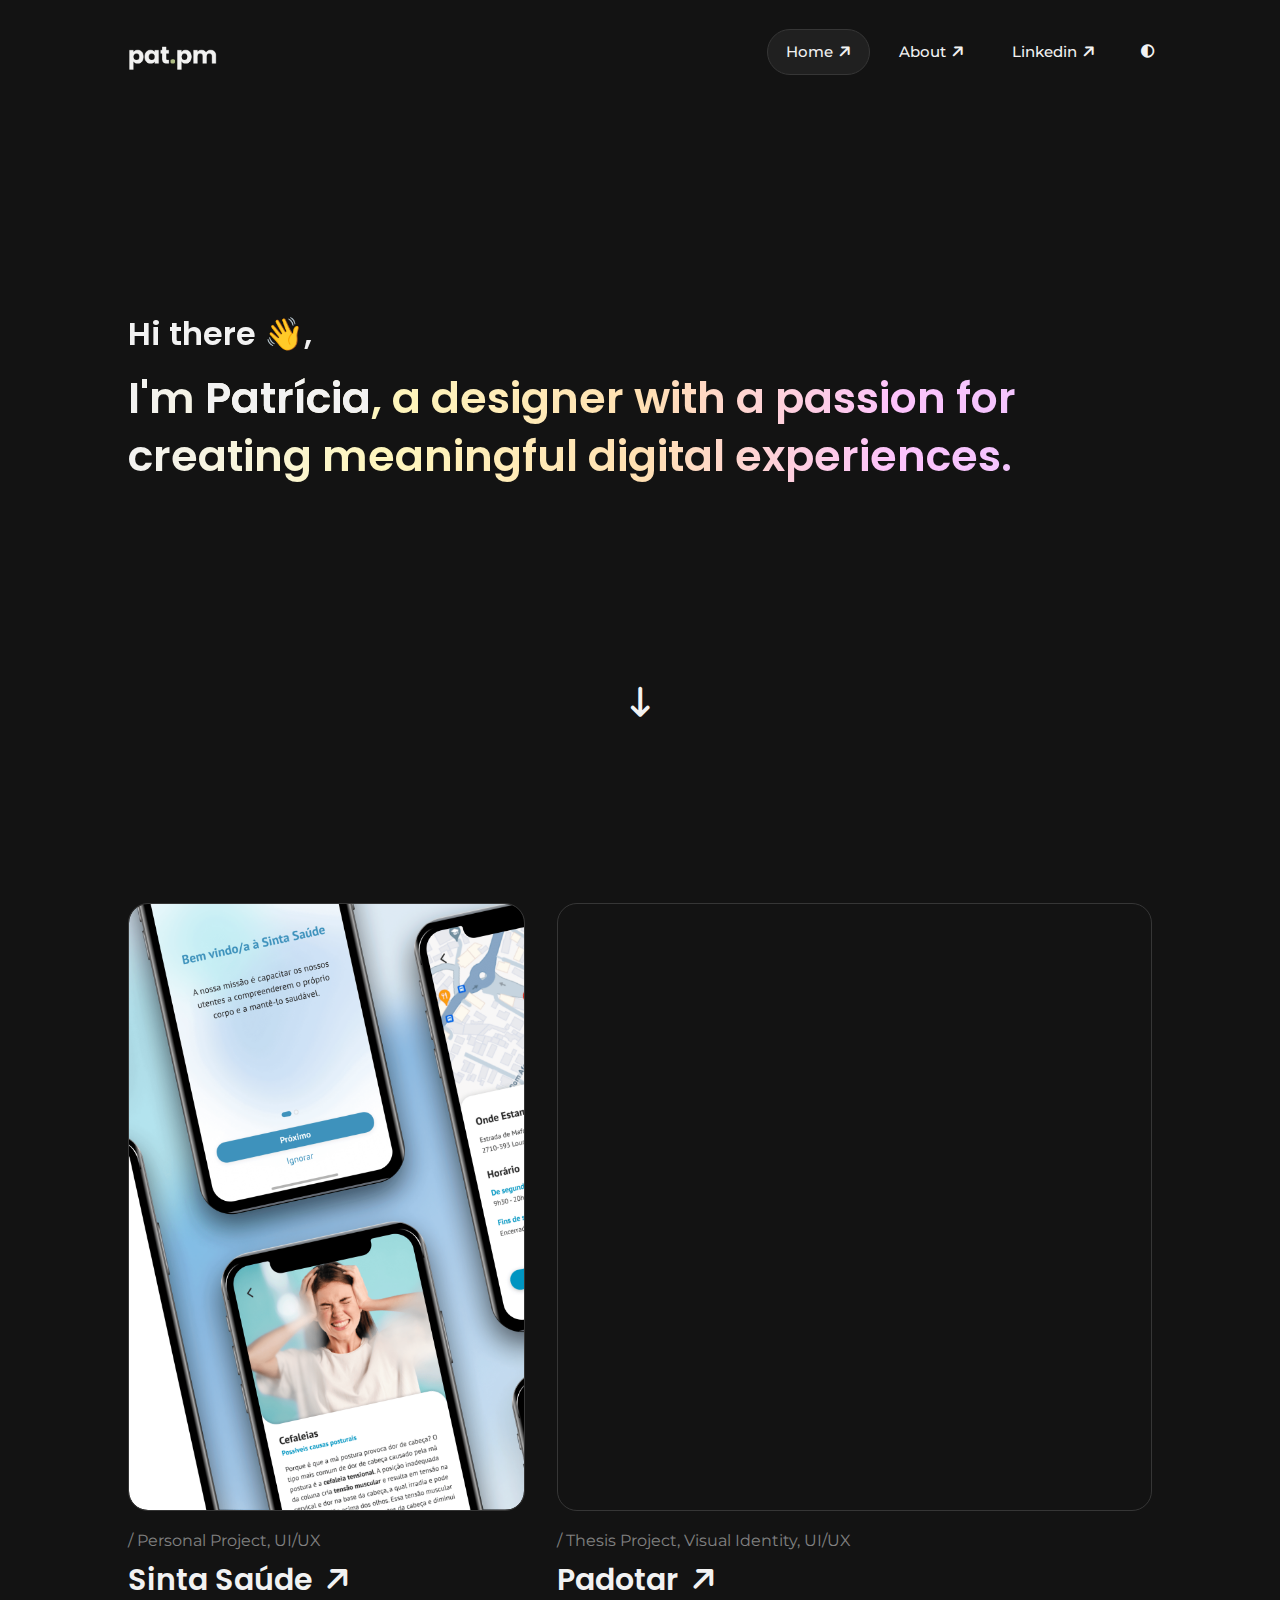
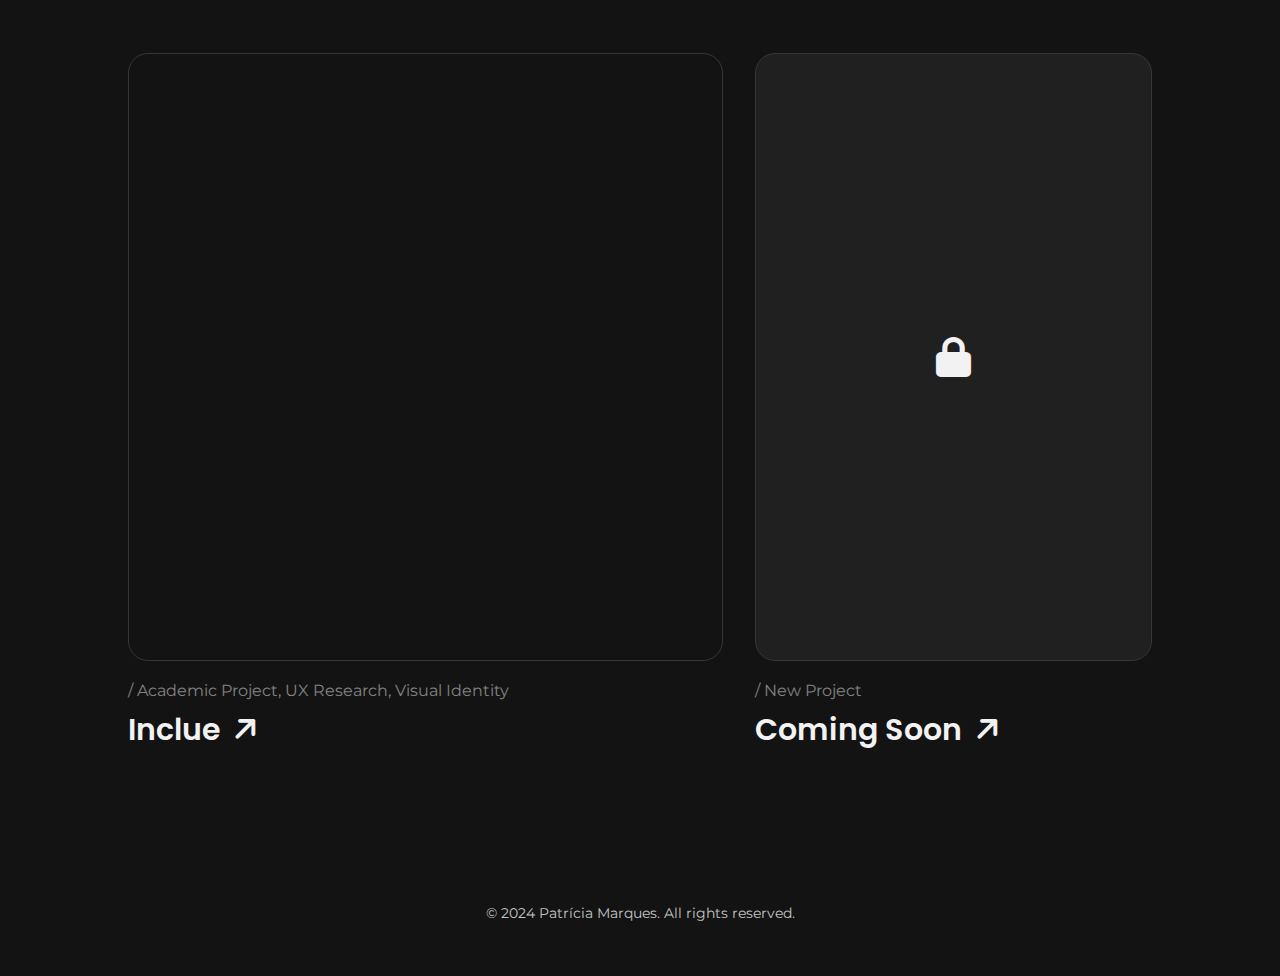
==== commit 2c3b0149: "Update index.html" ====
--- a/index.html
+++ b/index.html
@@ -11,6 +11,16 @@
     <link href="https://unpkg.com/aos@2.3.1/dist/aos.css" rel="stylesheet">
     <script src="https://unpkg.com/aos@2.3.1/dist/aos.js"></script>
   </head>
+
+  <!-- Google tag (gtag.js) -->
+<script async src="https://www.googletagmanager.com/gtag/js?id=G-0HZQMYBZYQ"></script>
+<script>
+  window.dataLayer = window.dataLayer || [];
+  function gtag(){dataLayer.push(arguments);}
+  gtag('js', new Date());
+
+  gtag('config', 'G-0HZQMYBZYQ');
+</script>
 
   <body>
 
